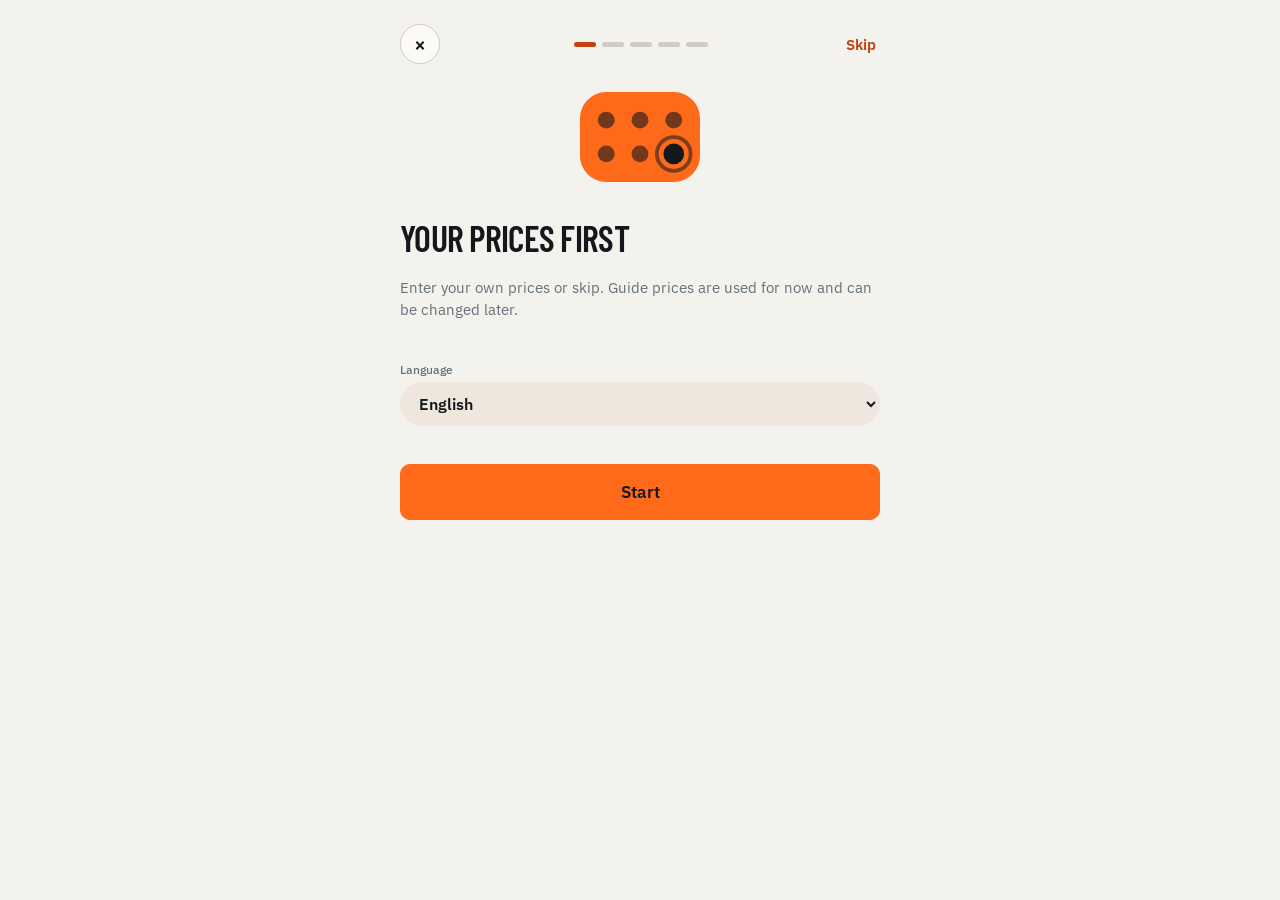
==== index.html @ 60cf91b1 "Sixtap: 6 taps and the price is ready" ====
<!doctype html>
<html lang="en">
<head>
<meta charset="utf-8">
<meta name="viewport" content="width=device-width, initial-scale=1, viewport-fit=cover">
<meta name="description" content="Sixtap: 6 taps and the price is ready. A phone-first estimator for kitchens, bathrooms and installation.">
<meta name="theme-color" content="#f3f2ec">
<title>Sixtap</title>
<link rel="stylesheet" href="https://fonts.googleapis.com/css2?family=Barlow+Condensed:wght@500;600;700&family=IBM+Plex+Mono:wght@500;600&family=IBM+Plex+Sans:wght@400;500;600&family=Jost:wght@400;500;600&family=Space+Grotesk:wght@500;700&family=Manrope:wght@400;500;600;700&display=swap">
<style>
/* Layout idea: a phone app. Home with category tiles and a bottom bar whose centre button starts a one-question-per-screen flow (big cards, big buttons, price at the end). Detail screens sit behind each tile. Two looks via data-look (eng light, night dark); no brand marks of other apps. */

:root { --logo-bg:#ff6a1a; --logo-ink:#14181d; }
:root, :root[data-look="eng"] {
  --bg:#f3f2ec; --card:#fbfaf6; --ink:#14181d; --muted:#667079; --line:#cfcdc3;
  --pri:#ff6a1a; --pri-ink:#14181d; --gold:#c2410c; --soft:#efe7de; --soft-ink:#14181d;
  --warn:#8a4310; --warn-bg:#f6e8dc;
  --banner:#14181d; --banner-ink:#ffffff; --cta:#ff6a1a; --on-cta:#14181d; --go-ink:#14181d; --deco:#ff6a1a;
  --edge:rgba(20,24,29,.28);
  --c-eco:#c9d3d6; --c-mid:#d9c9a6; --c-pro:#7d6a52; --wood:#a67c52; --glass:rgba(150,190,205,.38); --stone:#d6d0c4; --stone2:#3f4348; --splash:#b9c4c0; --wall:#e9e7df; --floor:#b7ad99; --counter:#6b7075; --plinth:#2b2e32; --handle:#d0d3d7;
  --rs:10px; --rb:18px; --rp:999px; --rc:50%; --shadow:none; --bw:1px; --f-num:"IBM Plex Mono",ui-monospace,monospace;
  --f-display:"Barlow Condensed","IBM Plex Sans",system-ui,sans-serif; --f-body:"IBM Plex Sans",system-ui,-apple-system,"Segoe UI",sans-serif;
  --dw:600; --dt:uppercase; --ds:1.12; color-scheme:light;
}
/* night = same shapes and type, only colours change */
:root[data-look="night"] {
  --bg:#0c0f12; --card:#161b21; --ink:#f1f3f5; --muted:#98a2ad; --line:#2d353f;
  --pri:#ff6a1a; --pri-ink:#14181d; --gold:#ff8a45; --soft:#232a32; --soft-ink:#ffb58a;
  --warn:#ffb27a; --warn-bg:#2f2218;
  --banner:#1a1f26; --banner-ink:#f1f3f5; --cta:#ff6a1a; --on-cta:#14181d; --go-ink:#14181d; --deco:#ff6a1a;
  --edge:rgba(241,243,245,.30);
  --c-eco:#5b7a78; --c-mid:#9c7a4e; --c-pro:#6d4f35; --wood:#8a5f3a; --glass:rgba(120,170,190,.30); --stone:#323b45; --stone2:#aab0b6; --splash:#3d4a4c; --wall:#1d2329; --floor:#4a4339; --counter:#8a9096; --plinth:#07090b; --handle:#c9ccd0;
  color-scheme:dark;
}
* { box-sizing: border-box; }
html, body, button, a, input, select, label { touch-action: manipulation; }
html { -webkit-text-size-adjust: 100%; overflow-x: hidden; }
body {
  background: var(--bg); color: var(--ink); font-family: var(--f-body); font-size: 16px; line-height: 1.45;
  padding-left: max(16px, env(safe-area-inset-left, 0px)); padding-right: max(16px, env(safe-area-inset-right, 0px));
  padding-block: 16px 120px; -webkit-tap-highlight-color: transparent;
}
body::before { content: ""; position: fixed; inset: 0 0 auto; height: env(safe-area-inset-top, 0px); z-index: 30; background: var(--bg); }
#app { max-width: 480px; margin: 0 auto; }
.view { display: flex; flex-direction: column; gap: 18px; min-width: 0; }
h1, h2, h3 { font-family: var(--f-display); font-weight: var(--dw); text-transform: var(--dt); margin: 0; letter-spacing: -.01em; }
h1 { font-size: calc(26px * var(--ds)); line-height: 1.15; font-weight: 700; }
h2 { font-size: 18px; font-weight: 600; }
label, .lab { display: block; font-size: 12px; color: var(--muted); margin-bottom: 4px; font-weight: 500; }
input[type="text"], input[type="tel"], select { width: 100%; min-width: 0; font: 600 16px var(--f-body); color: var(--ink); background: var(--card); border: var(--bw) solid var(--line); border-radius: var(--rs); padding: 10px 12px; font-variant-numeric: tabular-nums; }
input:disabled { opacity: .5; }
input:focus-visible, select:focus-visible, button:focus-visible, summary:focus-visible, a:focus-visible { outline: 2.5px solid var(--gold); outline-offset: 2px; }
button { font: 600 15px var(--f-body); cursor: pointer; border-radius: var(--rs); padding: 11px 16px; border: var(--bw) solid var(--line); background: var(--card); color: var(--ink); }
button:disabled { opacity: .4; cursor: default; }
button.pri { background: var(--pri); border-color: var(--pri); color: var(--pri-ink); }
button.link { border: 0; background: transparent; color: var(--gold); padding: 8px 4px; }
.icon { padding: 0; width: 36px; height: 38px; color: var(--muted); font-size: 18px; line-height: 1; border-radius: var(--rs); }
.card { background: var(--card); border-radius: var(--rb); padding: 16px; border: 1px solid var(--line); }
.hint { font-size: 13px; color: var(--muted); margin: 8px 0 0; }
.hint a { color: var(--gold); }
.warn { background: var(--warn-bg); color: var(--warn); border-radius: var(--rs); padding: 10px 12px; font-size: 14px; font-weight: 500; }
[hidden] { display: none !important; }

/* header of subpages */
.vh { display: flex; align-items: center; gap: 10px; }
.vh .back { width: 40px; height: 40px; padding: 0; border-radius: var(--rc); font-size: 20px; line-height: 1; flex: none; }
.vh h1 { font-size: 22px; }

/* home */
.brand { display: flex; justify-content: space-between; align-items: center; font: 700 12px var(--f-display); letter-spacing: .16em; color: var(--gold); text-transform: uppercase; }
.banner { background: var(--banner); color: var(--banner-ink); border-radius: var(--rb); padding: 20px; display: flex; flex-direction: column; gap: 6px; position: relative; overflow: hidden; }
.banner h2 { font-size: calc(24px * var(--ds)); line-height: 1.15; max-width: 14ch; }
.banner p { margin: 0 0 8px; font-size: 14px; opacity: .85; max-width: 26ch; }
.banner .cta { align-self: flex-start; background: var(--cta); color: var(--on-cta); border: 0; font-weight: 700; padding: 12px 20px; border-radius: var(--rp); }
.banner svg.deco { position: absolute; right: -14px; bottom: -18px; width: 150px; height: 150px; color: var(--deco); opacity: .16; }
.last { font-size: 13px; opacity: .85; margin-top: 8px; }
.tiles { display: grid; grid-template-columns: repeat(2, minmax(0, 1fr)); gap: 12px; }
.tile { display: flex; flex-direction: column; align-items: flex-start; gap: 12px; text-align: left; background: var(--card); border: 1px solid var(--line); border-radius: var(--rb); padding: 14px; min-height: 132px; }
.tile .ic { width: 56px; height: 56px; border-radius: var(--rc); background: var(--soft); color: var(--soft-ink); display: grid; place-items: center; }
.tile .ic svg { width: 32px; height: 32px; }
.tile b { font: 600 16px var(--f-display); }
.tile small { color: var(--muted); font-size: 12px; font-weight: 500; margin-top: -8px; }
.tile.soon { border-style: dashed; background: transparent; color: var(--muted); }
.tile.soon .ic { background: transparent; border: 1.5px dashed var(--line); }

/* tab bar */
.tabs { position: fixed; left: 0; right: 0; bottom: 0; z-index: 20; background: var(--card); border-top: 1px solid var(--line); padding: 8px max(16px, env(safe-area-inset-right, 0px)) calc(8px + env(safe-area-inset-bottom, 0px)) max(16px, env(safe-area-inset-left, 0px)); }
.tabs .in { max-width: 480px; margin: 0 auto; display: grid; grid-template-columns: 1fr 84px 1fr; align-items: end; }
.tabs .tb { border: 0; background: transparent; display: flex; flex-direction: column; align-items: center; gap: 2px; font-size: 12px; font-weight: 600; color: var(--muted); padding: 6px 0; }
.tabs .tb svg { width: 26px; height: 26px; }
.tabs .tb[aria-current="page"] { color: var(--ink); }
.tabs .go { width: 60px; height: 60px; margin: -16px auto 0; border-radius: var(--rc); padding: 0; background: var(--pri); border: 4px solid var(--card); color: var(--go-ink); display: grid; place-items: center; box-shadow: var(--shadow); }
.tabs .go svg { width: 32px; height: 32px; }
.tabs .gl { grid-column: 2; text-align: center; font-size: 12px; font-weight: 600; color: var(--muted); margin-top: 2px; }

/* quick flow */
.qtop { display: flex; align-items: center; justify-content: space-between; gap: 12px; }
.qtop .back, .qtop .close { width: 40px; height: 40px; padding: 0; border-radius: var(--rc); font-size: 20px; line-height: 1; }
.dots { display: flex; gap: 6px; }
.dots i { width: 22px; height: 5px; border-radius: 3px; background: var(--line); }
.dots i.on { background: var(--gold); }
.qh { font: var(--dw) calc(32px * var(--ds))/1.1 var(--f-display); text-transform: var(--dt); letter-spacing: -.02em; margin: 12px 0 2px; }
.qs { color: var(--muted); font-size: 15px; margin: 0; }
.car { display: flex; gap: 12px; overflow-x: auto; scroll-snap-type: x mandatory; margin: 18px -16px 0; padding: 4px 16px 14px; scrollbar-width: none; }
.car::-webkit-scrollbar { display: none; }
.sc { flex: 0 0 74%; scroll-snap-align: center; text-align: left; border-radius: var(--rb); padding: 22px 20px; min-height: 210px; display: flex; flex-direction: column; justify-content: space-between; border: calc(var(--bw) + .5px) solid var(--line); background: var(--card); }
.sc[aria-pressed="true"] { border-color: var(--gold); }
.sc .sw { width: 54px; height: 54px; border-radius: var(--rc); border: 1px solid rgba(0,0,0,.2); }
.sc b { font: 700 28px var(--f-display); display: block; }
.sc span.pp { color: var(--muted); font-size: 14px; font-weight: 500; }
.big2 { display: grid; grid-template-columns: 1fr 1fr; gap: 12px; margin-top: 22px; }
.bb { border-radius: var(--rb); min-height: 150px; font: 700 24px var(--f-display); display: flex; flex-direction: column; align-items: center; justify-content: center; gap: 6px; padding: 14px; border: calc(var(--bw) + .5px) solid var(--line); }
.bb small { font: 500 13px var(--f-body); color: var(--muted); }
.bb[aria-pressed="true"] { border-color: var(--gold); }
.bb.yes { background: var(--pri); color: var(--pri-ink); border-color: var(--pri); }
.big4 { display: grid; grid-template-columns: repeat(4, 1fr); gap: 10px; margin-top: 22px; }
.big4 .bb { min-height: 110px; font-size: 30px; }
.lenbox { display: flex; align-items: center; justify-content: space-between; gap: 10px; margin-top: 14px; }
.round { width: 72px; height: 72px; border-radius: var(--rc); padding: 0; font: 600 32px var(--f-body); line-height: 1; }
.lenv { text-align: center; font: var(--dw) calc(44px * var(--ds)) var(--f-display); letter-spacing: -.02em; }
.lenv small { display: block; font: 500 13px var(--f-body); color: var(--muted); letter-spacing: 0; }
.chips { display: flex; gap: 8px; justify-content: center; margin: 14px 0; flex-wrap: wrap; }
.chips button { border-radius: var(--rp); padding: 8px 14px; }
.chips button[aria-pressed="true"] { background: var(--soft); border-color: var(--gold); }
.next { width: 100%; padding: 16px; font-size: 17px; border-radius: var(--rs); margin-top: 6px; }
.res { text-align: center; padding: 22px 16px; }
.res .tt { font: var(--dw) calc(48px * var(--ds))/1.05 var(--f-display); letter-spacing: -.02em; margin: 6px 0; }
.res .rg { color: var(--muted); font-weight: 600; }
.res .lbl { font-size: 13px; color: var(--muted); font-weight: 600; letter-spacing: .08em; text-transform: uppercase; }
.rl { display: flex; justify-content: space-between; gap: 12px; padding: 12px 0; border-bottom: 1px solid var(--line); font-weight: 500; }
.rl:last-child { border-bottom: 0; }
.rl .v { font-weight: 700; white-space: nowrap; }
.rl .v.off { color: var(--muted); font-weight: 500; }
.rl-wrap { text-align: left; margin-top: 12px; }
.rrow { display: grid; grid-template-columns: 1fr 1fr; gap: 10px; margin-top: 14px; }

/* kitchen detail */
.bar { position: sticky; top: env(safe-area-inset-top, 0px); z-index: 10; display: flex; align-items: center; justify-content: space-between; gap: 10px; background: var(--card); border: 1px solid var(--line); border-radius: var(--rb); padding: 8px 8px 8px 16px; box-shadow: var(--shadow); }
.tot .k { display: block; font-size: 11px; letter-spacing: .08em; text-transform: uppercase; color: var(--muted); font-weight: 600; }
.tot .v { display: block; font: 700 26px/1.05 var(--f-display); white-space: nowrap; }
.tot .r { display: block; font-size: 11px; color: var(--muted); white-space: nowrap; font-weight: 500; }
.seg { display: flex; background: var(--soft); border-radius: var(--rs); padding: 3px; flex: none; }
.seg button { border: 0; background: transparent; border-radius: var(--rs); padding: 9px 9px; font-size: 12px; color: var(--soft-ink); }
.seg button[aria-pressed="true"] { background: var(--pri); color: var(--pri-ink); }
.pic { background: var(--card); border: 1px solid var(--line); border-radius: var(--rb); padding: 10px 10px 2px; overflow: hidden; }
.pic svg { display: block; width: 100%; height: auto; max-width: 100%; }
.pic .empty { padding: 36px 10px; text-align: center; color: var(--muted); font-size: 14px; }
.row { display: grid; grid-template-columns: minmax(0, 1fr) auto; gap: 2px 12px; align-items: center; padding: 10px 0; border-bottom: 1px solid var(--line); }
.row .nm { font-weight: 600; }
.row .sub { grid-column: 1; font-size: 12px; color: var(--muted); font-weight: 500; }
.stp { grid-column: 2; grid-row: 1 / span 2; display: grid; grid-template-columns: 40px 78px 40px; gap: 6px; align-items: center; }
.stp button { height: 40px; padding: 0; font-size: 20px; border-radius: var(--rs); }
.stp input { text-align: center; height: 40px; padding: 4px; }
.same { display: flex; gap: 10px; align-items: center; font-size: 14px; padding: 12px 0 0; margin: 0; color: var(--ink); font-weight: 500; }
input[type="checkbox"] { width: 20px; height: 20px; margin: 0; accent-color: var(--gold); flex: none; }
.grp { font-size: 11px; letter-spacing: .1em; text-transform: uppercase; color: var(--muted); font-weight: 700; margin: 14px 0 2px; }
.ln { padding: 9px 0; border-bottom: 1px solid var(--line); }
.ln-top { display: grid; grid-template-columns: 22px minmax(0, 1fr) auto 36px; gap: 10px; align-items: center; }
.ln-top.nocb { grid-template-columns: minmax(0, 1fr) auto 36px; }
.ln-top .nm { font: 600 15px var(--f-body); border: 0; background: transparent; padding: 4px 0; border-radius: 6px; }
.ln-top .nm:focus { background: var(--card); padding: 4px 8px; }
.ln-top .amt { font-weight: 700; white-space: nowrap; text-align: right; }
.ln-top .amt.off { color: var(--muted); font-weight: 500; }
.ln-sub { display: flex; align-items: center; gap: 6px; margin: 4px 0 0 32px; font-size: 12px; color: var(--muted); flex-wrap: wrap; font-weight: 500; }
.nocbs .ln-sub { margin-left: 0; }
.ln-sub input { width: 74px; padding: 5px 8px; font-size: 14px; border-radius: var(--rs); }
.ln.off .nm, .ln.off .amt { opacity: .5; }
.tl { display: flex; flex-direction: column; gap: 8px; }
.tl .line { display: flex; justify-content: space-between; align-items: baseline; gap: 12px; font-weight: 500; }
.tl .val { font-weight: 700; }
.tl .big { border-top: 2px solid var(--ink); padding-top: 10px; font: 700 20px var(--f-display); }
.tl .big .val { font-size: 26px; }
.fields3 { display: grid; grid-template-columns: repeat(3, minmax(0, 1fr)); gap: 10px; }
.pt { display: grid; grid-template-columns: 62px repeat(3, minmax(0, 1fr)); gap: 8px; align-items: center; }
.pt .h { font-size: 11px; letter-spacing: .06em; text-transform: uppercase; color: var(--muted); font-weight: 700; }
.pt input { padding: 9px 6px; font-size: 15px; text-align: right; }
.chip { display: inline-block; font: 700 10px var(--f-body); letter-spacing: .06em; text-transform: uppercase; color: var(--warn); background: var(--warn-bg); padding: 2px 8px; border-radius: var(--rp); margin-left: 6px; vertical-align: middle; }
.past { display: grid; grid-template-columns: minmax(0, 1fr) 58px 76px 66px 36px; gap: 6px; align-items: center; padding: 5px 0; }
.past input { padding: 8px 6px; font-size: 14px; }
.past .pm { font-size: 12px; color: var(--muted); text-align: right; font-weight: 500; }
.status { min-height: 1.3em; font-size: 12px; color: var(--muted); }
.sec { display: flex; flex-direction: column; gap: 10px; }

.ctl { display: grid; grid-template-columns: repeat(2, minmax(0, 1fr)); gap: 10px; align-items: end; }
.looks { display: flex; gap: 3px; background: var(--soft); padding: 3px; border-radius: var(--rp); width: 100%; height: 44px; }
.looks button { flex: 1; min-width: 0; height: 100%; border: 0; background: transparent; color: var(--soft-ink); border-radius: var(--rp); padding: 0 8px; font-size: 14px; font-weight: 600; text-transform: none; letter-spacing: 0; }
.looks button[aria-pressed="true"] { background: var(--pri); color: var(--pri-ink); }
.brand .looks { font-family: var(--f-body); }
.brand { text-transform: none; letter-spacing: 0; }
.wm { display: flex; align-items: center; gap: 12px; color: var(--ink); }
.wm span { font: var(--dw) 26px/1 var(--f-display); letter-spacing: -.01em; text-transform: var(--dt); }
.wm svg { flex: none; display: block; }
/* iOS zooms the page when a field under 16px gets focus, so every field is at least 16px */
input, select, textarea { font-size: 16px !important; }
.langsel { width: 100%; min-width: 0; height: 44px; border-radius: var(--rp); background: var(--soft); color: var(--soft-ink); border-color: transparent; padding: 0 14px; font-weight: 600; }

/* blueprint look: mono figures, graph-paper banner, title block */
.res .tt, .lenv, .tot .v, .rl .v, .tl .val, .ln-top .amt, .pt input, .stp input, .past .pm { font-family: var(--f-num); }
.res .tt { letter-spacing: -.04em; font-weight: 600; }
.lenv { font-weight: 600; letter-spacing: -.04em; }
.banner { background-image: linear-gradient(rgba(255,255,255,.07) 1px, transparent 1px), linear-gradient(90deg, rgba(255,255,255,.07) 1px, transparent 1px); background-size: 20px 20px; background-position: -1px -1px; }
.card, .tile, .pic { border-color: var(--edge); }
.tile .ic, .sc .sw { border: 1px solid var(--ink); background: transparent; }
.tabs .go { border-width: 3px; }
.tblk { border-radius: 10px; overflow: hidden; display: grid; grid-template-columns: 1.15fr 1.05fr 1fr; margin-top: 16px; border: 1px solid var(--ink); text-align: left; }
.tblk > div { padding: 6px 9px; min-width: 0; border-left: 1px solid var(--ink); }
.tblk > div:first-child { border-left: 0; display: flex; align-items: center; }
.tblk .k { display: block; font: 500 9px var(--f-num); letter-spacing: .08em; text-transform: uppercase; color: var(--muted); }
.tblk .v { display: block; font: 600 13px var(--f-num); color: var(--ink); white-space: nowrap; overflow: hidden; text-overflow: ellipsis; }
.tblk .wm span { font-size: 15px; }
.res .tt, .tot .v { word-spacing: -.3em; }
.tot .v { font-size: 22px; }
.seg { min-width: 0; }
.seg button { padding: 9px 5px; font-size: 11px; letter-spacing: 0; white-space: nowrap; }
.tot { min-width: 0; flex: 0 1 auto; }
:root[data-look="night"] .banner { border: 1px solid var(--line); }
:root[data-look="night"] .banner svg.deco { opacity: .12; }
</style>

</head>
<body>
<div id="app">
  <section class="view" id="v-home"></section>
  <section class="view" id="v-quick" hidden></section>
  <section class="view" id="v-setup" hidden></section>
  <section class="view" id="v-bq" hidden></section>
  <section class="view" id="v-mq" hidden></section>
  <section class="view" id="v-kitchen" hidden></section>
  <section class="view" id="v-bath" hidden></section>
  <section class="view" id="v-mount" hidden></section>
  <section class="view" id="v-prices" hidden></section>
</div>
<nav class="tabs" id="tabs" aria-label="Разделы"></nav>

<script>
(function () {
  var SEGS = [['eco', 'Базовый'], ['mid', 'Стандарт'], ['pro', 'Расширенный']];
  var ROUTES = ['home', 'setup', 'quick', 'bq', 'mq', 'kitchen', 'bath', 'mount', 'prices'];
  var STORE = 'quick-price-v1';
  var LOOKS = [['eng','Чертёж'],['night','Ночь']];
  var uidn = 0;
  var LANG = 'ru', LI = { uk: 0, en: 1, pt: 2 };
  var I18N = {"Режим съёмки": ["Режим зйомки", "Recording mode", "Modo de gravação"], "Чистое приложение с первого экрана. Твои данные не трогаются: после обновления страницы они вернутся.": ["Чистий застосунок з першого екрана. Твої дані не змінюються: після оновлення сторінки вони повернуться.", "A clean app from the first screen. Your data is untouched: it comes back when you reload the page.", "Aplicação limpa desde o primeiro ecrã. Os teus dados não são alterados: voltam ao recarregar a página."], " · цена не задана": [" · ціна не задана", " · price not set", " · preço por definir"], " Расчёт: ": [" Розрахунок: ", " Estimate: ", " Cálculo: "], " Ремонт по м²: ": [" Ремонт по м²: ", " Per m²: ", " Por m²: "], " за ": [" за ", " per ", " por "], " за м.п.": [" за м.п.", " per lm", " por ml"], " за м² пола": [" за м² підлоги", " per m² of floor", " por m² de piso"], " за метр": [" за метр", " per metre", " por metro"], " за метр нижнего ряда.": [" за метр нижнього ряду.", " per metre of base row.", " por metro da linha inferior."], " м": [" м", " m", " m"], " м · ": [" м · ", " m · ", " m · "], " м, ": [" м, ", " m, ", " m, "], " м, верх ": [" м, верх ", " m, wall units ", " m, módulos altos "], " м, пеналы ": [" м, пенали ", " m, tall units ", " m, colunas "], " м.п. × ": [" м.п. × ", " lm × ", " ml × "], " м²": [" м²", " m²", " m²"], " м², потолок ": [" м², стеля ", " m², ceiling ", " m², teto "], " м², стены ": [" м², стіни ", " m², walls ", " m², paredes "], " м².": [" м².", " m².", " m²."], " минус 0,1 м": [" мінус 0,1 м", " minus 0.1 m", " menos 0,1 m"], " на ": [" на ", " by ", " por "], " плюс 0,1 м": [" плюс 0,1 м", " plus 0.1 m", " mais 0,1 m"], " поз.": [" поз.", " items", " itens"], " шт": [" шт", " pcs", " un."], "+ Кухня": ["+ Кухня", "+ Kitchen", "+ Cozinha"], "+ Позиция": ["+ Позиція", "+ Item", "+ Item"], ", допы: ": [", додатково: ", ", extras: ", ", extras: "], ", м.п.": [", м.п.", ", lm", ", ml"], ", разница ": [", різниця ", ", difference ", ", diferença "], ", € за м.п.": [", € за м.п.", ", € per lm", ", € por ml"], ", € за м² пола": [", € за м² підлоги", ", € per m² of floor", ", € por m² de piso"], ". Впиши в «Подробнее».": [". Впиши в «Докладніше».", ". Enter it in “Details”.", ". Preenche em «Detalhes»."], ". Впиши в разделе «Цены».": [". Впиши в розділі «Ціни».", ". Enter it in the “Prices” section.", ". Preenche na secção «Preços»."], "/м": ["/м", "/m", "/m"], ": минус 0,6 м": [": мінус 0,6 м", ": minus 0.6 m", ": menos 0,6 m"], ": плюс 0,6 м": [": плюс 0,6 м", ": plus 0.6 m", ": mais 0,6 m"], "Без названия": ["Без назви", "Untitled", "Sem nome"], "Без пеналов": ["Без пеналів", "No tall units", "Sem colunas"], "Биде": ["Біде", "Bidet", "Bidé"], "Бойлер": ["Бойлер", "Water heater", "Termoacumulador"], "Больше": ["Більше", "More", "Mais"], "Меньше": ["Менше", "Less", "Menos"], "Быстрая цена": ["Швидка ціна", "Quick price", "Preço rápido"], "Быстро": ["Швидко", "Quick", "Rápido"], "Базовый": ["Базовий", "Basic", "Base"], "Стандарт": ["Стандарт", "Standard", "Standard"], "Расширенный": ["Розширений", "Extended", "Avançado"], "базовый": ["базовий", "basic", "base"], "стандарт": ["стандарт", "standard", "standard"], "расширенный": ["розширений", "extended", "avançado"], "В базе стоят ориентиры на два яруса: 600, 800 и 1 250 € за метр, разделённые пополам между низом и верхом. Пенал равен сумме двух ярусов.": ["У базі стоять орієнтири на два яруси: 600, 800 та 1 250 € за метр, розділені навпіл між низом і верхом. Пенал дорівнює сумі двох ярусів.", "The defaults are guide prices for two tiers: 600, 800 and 1,250 € per metre, split in half between base and wall units. A tall unit equals the sum of two tiers.", "Os valores base são referências para dois níveis: 600, 800 e 1 250 € por metro, divididos entre módulos baixos e altos. Uma coluna vale a soma dos dois níveis."], "Ванна": ["Ванна", "Bathtub", "Banheira"], "Ванна ": ["Ванна ", "Bathroom ", "Casa de banho "], "Ванная": ["Ванна кімната", "Bathroom", "Casa de banho"], "Ванная ": ["Ванна кімната ", "Bathroom ", "Casa de banho "], "Ванная, ": ["Ванна кімната, ", "Bathroom, ", "Casa de banho, "], "Ванная, € за м² пола": ["Ванна кімната, € за м² підлоги", "Bathroom, € per m² of floor", "Casa de banho, € por m² de piso"], "Ванная: Habitissimo, обновлено 10.06.2026, 200–400 €/м² (средняя 300). По Лиссабону вся работа 700–2 500 €. Что входит в цену, на странице не сказано. <a href=\"https://www.habitissimo.pt/orcamentos/remodelar-casa-de-banho\" target=\"_blank\" rel=\"noopener\">Источник</a>.": ["Ванна кімната: Habitissimo, оновлено 10.06.2026, 200–400 €/м² (середня 300). По Лісабону вся робота 700–2 500 €. Що входить у ціну, на сторінці не сказано. <a href=\"https://www.habitissimo.pt/orcamentos/remodelar-casa-de-banho\" target=\"_blank\" rel=\"noopener\">Джерело</a>.", "Bathroom: Habitissimo, updated 10.06.2026, 200–400 €/m² (average 300). In Lisbon the whole job is 700–2,500 €. The page does not say what is included. <a href=\"https://www.habitissimo.pt/orcamentos/remodelar-casa-de-banho\" target=\"_blank\" rel=\"noopener\">Source</a>.", "Casa de banho: Habitissimo, atualizado a 10.06.2026, 200–400 €/m² (média 300). Em Lisboa a obra toda custa 700–2 500 €. A página não diz o que está incluído. <a href=\"https://www.habitissimo.pt/orcamentos/remodelar-casa-de-banho\" target=\"_blank\" rel=\"noopener\">Fonte</a>."], "Habitissimo, обновлено 10.06.2026, оценки по заявкам пользователей: прямая кухня 3,7 м около 3 000 € (≈810 €/м), 8 м термоламинат около 6 000 € (≈750 €/м), 10 м меламин около 6 000 € (≈600 €/м), 4 м МДФ лак 5 000 € (≈1 250 €/м). Состав цены на странице не указан. <a href=\"https://www.habitissimo.pt/orcamentos/fazer-cozinha-por-medida\" target=\"_blank\" rel=\"noopener\">Источник</a>.": ["Habitissimo, оновлено 10.06.2026, оцінки за заявками користувачів: пряма кухня 3,7 м близько 3 000 € (≈810 €/м), 8 м термоламінат близько 6 000 € (≈750 €/м), 10 м меламін близько 6 000 € (≈600 €/м), 4 м МДФ лак 5 000 € (≈1 250 €/м). Склад ціни на сторінці не вказано. <a href=\"https://www.habitissimo.pt/orcamentos/fazer-cozinha-por-medida\" target=\"_blank\" rel=\"noopener\">Джерело</a>.", "Habitissimo, updated 10.06.2026, estimates from user requests: straight kitchen 3.7 m about 3,000 € (≈810 €/m), 8 m thermolaminate about 6,000 € (≈750 €/m), 10 m melamine about 6,000 € (≈600 €/m), 4 m lacquered MDF 5,000 € (≈1,250 €/m). The page does not say what the price includes. <a href=\"https://www.habitissimo.pt/orcamentos/fazer-cozinha-por-medida\" target=\"_blank\" rel=\"noopener\">Source</a>.", "Habitissimo, atualizado a 10.06.2026, estimativas de pedidos de utilizadores: cozinha reta 3,7 m cerca de 3 000 € (≈810 €/m), 8 m termolaminado cerca de 6 000 € (≈750 €/m), 10 m melamina cerca de 6 000 € (≈600 €/m), 4 m MDF lacado 5 000 € (≈1 250 €/m). A página não indica o que o preço inclui. <a href=\"https://www.habitissimo.pt/orcamentos/fazer-cozinha-por-medida\" target=\"_blank\" rel=\"noopener\">Fonte</a>."], "Для сравнения монтаж по Zaask: 39–69 €/мл для кухонь IKEA, год на странице не указан. <a href=\"https://www.zaask.pt/quanto-custa/instalar-cozinhas-ikea\" target=\"_blank\" rel=\"noopener\">Источник</a>.": ["Для порівняння монтаж за Zaask: 39–69 €/мл для кухонь IKEA, рік на сторінці не вказано. <a href=\"https://www.zaask.pt/quanto-custa/instalar-cozinhas-ikea\" target=\"_blank\" rel=\"noopener\">Джерело</a>.", "For comparison, installation per Zaask: 39–69 €/lm for IKEA kitchens, the page gives no year. <a href=\"https://www.zaask.pt/quanto-custa/instalar-cozinhas-ikea\" target=\"_blank\" rel=\"noopener\">Source</a>.", "Para comparar, montagem segundo a Zaask: 39–69 €/ml para cozinhas IKEA, a página não indica o ano. <a href=\"https://www.zaask.pt/quanto-custa/instalar-cozinhas-ikea\" target=\"_blank\" rel=\"noopener\">Fonte</a>."], "Варочная панель (врезка)": ["Варильна поверхня (врізка)", "Hob (cut-in)", "Placa (corte)"], "Введи длину, и здесь появится кухня.": ["Введи довжину, і тут з’явиться кухня.", "Enter the length and the kitchen will appear here.", "Introduz o comprimento e a cozinha aparece aqui."], "Введи размеры.": ["Введи розміри.", "Enter the size.", "Introduz as medidas."], "Ввести вручную": ["Ввести вручну", "Enter manually", "Introduzir manualmente"], "Ввести длину вручную": ["Ввести довжину вручну", "Enter length manually", "Introduzir comprimento manualmente"], "Ввести размеры вручную": ["Ввести розміри вручну", "Enter size manually", "Introduzir medidas manualmente"], "Верх": ["Верх", "Wall", "Alto"], "Верх такой же, как низ": ["Верх такий самий, як низ", "Wall units same as base", "Módulos altos iguais aos baixos"], "Верхние шкафы?": ["Верхні шафи?", "Wall units?", "Módulos altos?"], "Верхний ряд": ["Верхній ряд", "Wall row", "Linha superior"], "Вид": ["Вигляд", "Look", "Aspeto"], "Вид приложения": ["Вигляд застосунку", "App look", "Aspeto da aplicação"], "Вилка": ["Вилка", "Range", "Intervalo"], "Вилка ±, %": ["Вилка ±, %", "Range ±, %", "Intervalo ±, %"], "Включить: ": ["Увімкнути: ", "Include: ", "Incluir: "], "Впиши количество у нужных позиций. Цены общие с кухней.": ["Впиши кількість у потрібних позицій. Ціни спільні з кухнею.", "Enter quantities for the items you need. Prices are shared with the kitchen.", "Indica as quantidades dos itens necessários. Os preços são os mesmos da cozinha."], "Все цены пустые. Впиши свои, работы допиши строкой «Работы».": ["Усі ціни порожні. Впиши свої, роботи допиши рядком «Роботи».", "All prices are empty. Enter your own and add labour as a “Labour” line.", "Todos os preços estão vazios. Preenche os teus e acrescenta a mão de obra numa linha «Trabalhos»."], "Высота, м": ["Висота, м", "Height, m", "Altura, m"], "Вытяжка": ["Витяжка", "Extractor hood", "Exaustor"], "Главная": ["Головна", "Home", "Início"], "Глубина столешницы, м": ["Глибина стільниці, м", "Worktop depth, m", "Profundidade da bancada, m"], "Да": ["Так", "Yes", "Sim"], "Дальше": ["Далі", "Next", "Seguinte"], "Демонтаж старой кухни": ["Демонтаж старої кухні", "Old kitchen removal", "Remoção da cozinha antiga"], "Длина и ширина комнаты, шаг 0,1 м.": ["Довжина і ширина кімнати, крок 0,1 м.", "Room length and width, step 0.1 m.", "Comprimento e largura da divisão, passo de 0,1 m."], "Длина нижнего ряда и цена без монтажа. Покажу цену за метр и сравню с расчётом.": ["Довжина нижнього ряду і ціна без монтажу. Покажу ціну за метр і порівняю з розрахунком.", "Base row length and price without installation. I will show the price per metre and compare it with the estimate.", "Comprimento da linha inferior e preço sem montagem. Mostro o preço por metro e comparo com o cálculo."], "Длина нижнего ряда, м": ["Довжина нижнього ряду, м", "Base row length, m", "Comprimento da linha inferior, m"], "Длина, м": ["Довжина, м", "Length, m", "Comprimento, m"], "Допы": ["Додатково", "Extras", "Extras"], "Доставка": ["Доставка", "Delivery", "Entrega"], "Доставка и подъём": ["Доставка та підйом", "Delivery and lifting", "Transporte e entrega"], "Душ": ["Душ", "Shower", "Duche"], "Закрыть": ["Закрити", "Close", "Fechar"], "Заново": ["Заново", "Restart", "Recomeçar"], "Иванов, Эштуриль": ["Іванов, Ештуріл", "Smith, Estoril", "Silva, Estoril"], "Изготовление кухни, € за м.п.": ["Виготовлення кухні, € за м.п.", "Kitchen manufacture, € per lm", "Fabrico da cozinha, € por ml"], "Изделие и монтаж.": ["Виріб і монтаж.", "The worktop and its installation.", "A bancada e a montagem."], "Изменить имя и телефон": ["Змінити ім’я і телефон", "Edit name and phone", "Alterar nome e telefone"], "Итог": ["Підсумок", "Summary", "Resumo"], "Итого": ["Разом", "Total", "Total"], "Какая ванная?": ["Яка ванна кімната?", "Which bathroom?", "Que casa de banho?"], "Какая кухня?": ["Яка кухня?", "Which kitchen?", "Que cozinha?"], "Какой размер?": ["Який розмір?", "What size?", "Que tamanho?"], "Клиент или адрес": ["Клієнт або адреса", "Client or address", "Cliente ou morada"], "Клиенту": ["Клієнту", "To the client", "Para o cliente"], "Количество, ": ["Кількість, ", "Quantity, ", "Quantidade, "], "Количество: ": ["Кількість: ", "Quantity: ", "Quantidade: "], "Копировать": ["Копіювати", "Copy", "Copiar"], "Кухня": ["Кухня", "Kitchen", "Cozinha"], "Кухня ": ["Кухня ", "Kitchen ", "Cozinha "], "Кухня за метр нижнего ряда": ["Кухня за метр нижнього ряду", "Kitchen per metre of base row", "Cozinha por metro da linha inferior"], "Листай и нажми на нужную.": ["Гортай і натисни на потрібну.", "Swipe and tap the one you need.", "Desliza e toca na que precisas."], "Минус 0,6 м": ["Мінус 0,6 м", "Minus 0.6 m", "Menos 0,6 m"], "Минус дверь и окно, м²": ["Мінус двері та вікно, м²", "Minus door and window, m²", "Menos porta e janela, m²"], "Мойка и смеситель": ["Мийка та змішувач", "Sink and tap", "Lava-loiça e torneira"], "Монтаж": ["Монтаж", "Installation", "Montagem"], "Монтаж · ": ["Монтаж · ", "Installation · ", "Montagem · "], "Монтаж верхнего яруса": ["Монтаж верхнього ярусу", "Wall units installation", "Montagem módulos altos"], "Монтаж и допы": ["Монтаж і додатково", "Installation and extras", "Montagem e extras"], "Монтаж нижнего яруса": ["Монтаж нижнього ярусу", "Base units installation", "Montagem módulos baixos"], "Монтаж пеналов": ["Монтаж пеналів", "Tall units installation", "Montagem colunas"], "Монтаж сантехники": ["Монтаж сантехніки", "Sanitaryware installation", "Montagem de sanitários"], "Монтаж столешницы": ["Монтаж стільниці", "Worktop installation", "Montagem bancada"], "Монтаж?": ["Монтаж?", "Installation?", "Montagem?"], "Нажимай на нужное, можно несколько.": ["Натискай на потрібне, можна кілька.", "Tap what you need, several are fine.", "Toca no que precisas, podes escolher vários."], "Назад": ["Назад", "Back", "Voltar"], "Название": ["Назва", "Name", "Nome"], "Название кухни": ["Назва кухні", "Kitchen name", "Nome da cozinha"], "Название позиции": ["Назва позиції", "Item name", "Nome do item"], "Начать": ["Почати", "Start", "Começar"], "Не нужен": ["Не потрібен", "Not needed", "Não preciso"], "Не нужна": ["Не потрібна", "Not needed", "Não preciso"], "Не удалось скопировать.": ["Не вдалося скопіювати.", "Could not copy.", "Não foi possível copiar."], "Не удалось сохранить на сервере. Данные остаются в этом браузере.": ["Не вдалося зберегти на сервері. Дані залишаються в цьому браузері.", "Could not save to the server. The data stays in this browser.", "Não foi possível guardar no servidor. Os dados ficam neste navegador."], "Нет": ["Ні", "No", "Não"], "Нет цены изготовления: ": ["Немає ціни виготовлення: ", "No manufacturing price: ", "Sem preço de fabrico: "], "Нет цены: ": ["Немає ціни: ", "No price: ", "Sem preço: "], "Нижний и верхний ярус, пеналы.": ["Нижній і верхній ярус, пенали.", "Base and wall units, tall units.", "Módulos baixos e altos, colunas."], "Нижний ряд": ["Нижній ряд", "Base row", "Linha inferior"], "Нижний ряд, м": ["Нижній ряд, м", "Base row, m", "Linha inferior, m"], "Нижний ряд. Шаг 0,6 м, как модуль.": ["Нижній ряд. Крок 0,6 м, як модуль.", "Base row. Step 0.6 m, like a module.", "Linha inferior. Passo de 0,6 m, como um módulo."], "Низ": ["Низ", "Base", "Baixo"], "Новая": ["Нова", "New", "Nova"], "Номера нет: в WhatsApp выбери контакт.": ["Номера немає: у WhatsApp обери контакт.", "No number: pick a contact in WhatsApp.", "Sem número: escolhe um contacto no WhatsApp."], "Ночь": ["Ніч", "Night", "Noite"], "Нужен": ["Потрібен", "Needed", "Preciso"], "Нужна": ["Потрібна", "Needed", "Preciso"], "ОК": ["ОК", "OK", "OK"], "Отвечай на вопросы, остальное посчитается само.": ["Відповідай на питання, решта порахується сама.", "Answer a few questions, the rest is calculated for you.", "Responde às perguntas, o resto é calculado."], "Откуда ориентиры": ["Звідки орієнтири", "Where the guide prices come from", "De onde vêm as referências"], "Отмена": ["Скасувати", "Cancel", "Cancelar"], "Пенал": ["Пенал", "Tall unit", "Coluna"], "Пеналы": ["Пенали", "Tall units", "Colunas"], "Пеналы?": ["Пенали?", "Tall units?", "Colunas?"], "План ванной ": ["План ванної ", "Bathroom plan ", "Planta da casa de banho "], "Плитка": ["Плитка", "Tiles", "Azulejos"], "Плитка, пол": ["Плитка, підлога", "Tiles, floor", "Azulejos, piso"], "Плитка, стены": ["Плитка, стіни", "Tiles, walls", "Azulejos, paredes"], "Площадь пола": ["Площа підлоги", "Floor area", "Área do piso"], "Плюс 0,6 м": ["Плюс 0,6 м", "Plus 0.6 m", "Mais 0,6 m"], "Подробнее": ["Докладніше", "Details", "Detalhes"], "Подсветка LED": ["Підсвітка LED", "LED lighting", "Iluminação LED"], "Позиции": ["Позиції", "Items", "Itens"], "Позиция": ["Позиція", "Item", "Item"], "Показать цену": ["Показати ціну", "Show price", "Ver preço"], "Пол ": ["Підлога ", "Floor ", "Piso "], "Потолок": ["Стеля", "Ceiling", "Teto"], "Работы": ["Роботи", "Labour", "Trabalhos"], "Размер": ["Розмір", "Size", "Tamanho"], "Раковина": ["Раковина", "Sink", "Lavatório"], "Ремонт": ["Ремонт", "Renovation", "Remodelação"], "Ремонт по м²": ["Ремонт за м²", "Renovation per m²", "Remodelação por m²"], "Сантехника": ["Сантехніка", "Sanitaryware", "Sanitários"], "Сверка с моими кухнями": ["Звірка з моїми кухнями", "Check against my kitchens", "Comparação com as minhas cozinhas"], "Сегмент": ["Сегмент", "Tier", "Gama"], "Сейчас в расчёте: кухня ": ["Зараз у розрахунку: кухня ", "Currently in the estimate: kitchen ", "Neste momento no cálculo: cozinha "], "Сервер недоступен. Данные сохраняются только в этом браузере.": ["Сервер недоступний. Дані зберігаються лише в цьому браузері.", "Server unavailable. The data is saved only in this browser.", "Servidor indisponível. Os dados ficam guardados só neste navegador."], "Сколько метров?": ["Скільки метрів?", "How many metres?", "Quantos metros?"], "Сколько штук по 0,6 м.": ["Скільки штук по 0,6 м.", "How many, 0.6 m each.", "Quantas, de 0,6 m cada."], "Сколько, ": ["Скільки, ", "How many, ", "Quantos, "], "Смеситель": ["Змішувач", "Tap", "Torneira"], "Смета": ["Кошторис", "Estimate", "Orçamento"], "Сохранено на главной.": ["Збережено на головній.", "Saved on the home screen.", "Guardado no início."], "Сохранено.": ["Збережено.", "Saved.", "Guardado."], "Сохранить": ["Зберегти", "Save", "Guardar"], "Сохранённые": ["Збережені", "Saved", "Guardados"], "Среднее по твоим: ": ["Середнє по твоїх: ", "Average of yours: ", "Média dos teus: "], "Стиралка, сушилка, посудомойка": ["Пральна, сушильна, посудомийна", "Washer, dryer, dishwasher", "Máquinas de lavar roupa, secar e loiça"], "Столешница": ["Стільниця", "Worktop", "Bancada"], "Столешница?": ["Стільниця?", "Worktop?", "Bancada?"], "Схема кухни: низ ": ["Схема кухні: низ ", "Kitchen diagram: base ", "Esquema da cozinha: baixo "], "Такой же длины, как низ.": ["Такої ж довжини, як низ.", "Same length as the base row.", "Do mesmo comprimento que os baixos."], "Текст скопирован.": ["Текст скопійовано.", "Text copied.", "Texto copiado."], "Телефон": ["Телефон", "Phone", "Telefone"], "Телефон клиента": ["Телефон клієнта", "Client phone", "Telefone do cliente"], "Техника: духовка, холодильник, микроволновка, кофемашина": ["Техніка: духовка, холодильник, мікрохвильовка, кавомашина", "Appliances: oven, fridge, microwave, coffee machine", "Eletrodomésticos: forno, frigorífico, micro-ondas, máquina de café"], "Удалить кухню": ["Видалити кухню", "Delete kitchen", "Eliminar cozinha"], "Удалить позицию": ["Видалити позицію", "Delete item", "Eliminar item"], "Удалить расчёт": ["Видалити розрахунок", "Delete estimate", "Eliminar cálculo"], "Удалить?": ["Видалити?", "Delete?", "Eliminar?"], "Укладка плитки": ["Укладання плитки", "Tiling", "Assentamento de azulejos"], "Унитаз": ["Унітаз", "Toilet", "Sanita"], "Цена без монтажа": ["Ціна без монтажу", "Price without installation", "Preço sem montagem"], "Цена за м² пола, работы с материалами. Позиции в «Ванная → Подробнее» добавляются сверху.": ["Ціна за м² підлоги, роботи з матеріалами. Позиції в «Ванна кімната → Докладніше» додаються зверху.", "Price per m² of floor, labour with materials. Items in “Bathroom → Details” are added on top.", "Preço por m² de piso, mão de obra com materiais. Os itens em «Casa de banho → Detalhes» são somados."], "Цена за м² это ориентир Habitissimo (200–400 €/м²), не твоя. Свою впиши в «Цены».": ["Ціна за м² це орієнтир Habitissimo (200–400 €/м²), не твоя. Свою впиши в «Ціни».", "The price per m² is a Habitissimo guide (200–400 €/m²), not yours. Enter your own in “Prices”.", "O preço por m² é uma referência da Habitissimo (200–400 €/m²), não o teu. Indica o teu em «Preços»."], "Цена за метр одного яруса. Пенал считается отдельно.": ["Ціна за метр одного ярусу. Пенал рахується окремо.", "Price per metre of one tier. A tall unit is counted separately.", "Preço por metro de um nível. A coluna conta-se à parte."], "Цена кухни за 6 нажатий": ["Ціна кухні за 6 натискань", "Kitchen price in 6 taps", "Preço da cozinha em 6 toques"], "Цена: ": ["Ціна: ", "Price: ", "Preço: "], "Цены": ["Ціни", "Prices", "Preços"], "Чертёж": ["Креслення", "Blueprint", "Planta"], "Что монтируем?": ["Що монтуємо?", "What are we installing?", "O que vamos montar?"], "Что ставим?": ["Що ставимо?", "What goes in?", "O que se instala?"], "Что считаем?": ["Що рахуємо?", "What are we pricing?", "O que vamos orçamentar?"], "Ширина, м": ["Ширина, м", "Width, m", "Largura, m"], "Язык сообщения": ["Мова повідомлення", "Message language", "Idioma da mensagem"], "вилка ": ["вилка ", "range ", "intervalo "], "глубина": ["глибина", "depth", "profundidade"], "длина": ["довжина", "length", "comprimento"], "м": ["м", "m", "m"], "м.п.": ["м.п.", "lm", "ml"], "м²": ["м²", "m²", "m²"], "модули и метры": ["модулі та метри", "modules and metres", "módulos e metros"], "не выбрана": ["не вибрана", "not selected", "não selecionada"], "не нужен": ["не потрібен", "not needed", "não preciso"], "не нужна": ["не потрібна", "not needed", "não preciso"], "нижний ряд, м": ["нижній ряд, м", "base row, m", "linha inferior, m"], "около ": ["близько ", "about ", "cerca de "], "ориентир": ["орієнтир", "guide", "referência"], "площадь и сантехника": ["площа і сантехніка", "area and sanitaryware", "área e sanitários"], "позиции": ["позиції", "items", "itens"], "позиций": ["позицій", "items", "itens"], "позиция": ["позиція", "item", "item"], "скоро": ["скоро", "soon", "em breve"], "только работа": ["лише робота", "labour only", "só mão de obra"], "усл.": ["посл.", "lot", "vb"], "цена": ["ціна", "price", "preço"], "цена за м² не задана": ["ціна за м² не задана", "price per m² not set", "preço por m² por definir"], "цена не задана": ["ціна не задана", "price not set", "preço por definir"], "цены не заданы": ["ціни не задані", "prices not set", "preços por definir"], "ширина": ["ширина", "width", "largura"], "шт": ["шт", "pcs", "un."], "Разделы": ["Розділи", "Sections", "Secções"], "Нет пеналов": ["Немає пеналів", "No tall units", "Sem colunas"]};
  function T(k) { if (LANG === 'ru') return k; var e = I18N[k]; return (e && e[LI[LANG]]) || k; }
  Object.assign(I18N, {"Дата": ["Дата", "Date", "Data"], "Лист": ["Аркуш", "Sheet", "Folha"]});
  Object.assign(I18N, {"Сначала твои цены": ["Спочатку твої ціни", "Your prices first", "Primeiro os teus preços"], "Впиши свои цены или пропусти. Пока стоят ориентиры, их можно поменять позже.": ["Впиши свої ціни або пропусти. Поки стоять орієнтири, їх можна змінити пізніше.", "Enter your own prices or skip. Guide prices are used for now and can be changed later.", "Indica os teus preços ou salta. Por agora estão valores de referência, que podes mudar depois."], "Пропустить": ["Пропустити", "Skip", "Saltar"], "Цены кухни": ["Ціни кухні", "Kitchen prices", "Preços da cozinha"], "Ставки монтажа": ["Ставки монтажу", "Installation rates", "Valores de montagem"], "Цены ванной": ["Ціни ванної", "Bathroom prices", "Preços da casa de banho"], "Всё готово": ["Усе готово", "All set", "Tudo pronto"], "Сколько ты берёшь за метр каждого яруса. Пока стоят ориентиры.": ["Скільки ти береш за метр кожного ярусу. Поки стоять орієнтири.", "What you charge per metre of each tier. Guide prices are filled in for now.", "Quanto cobras por metro de cada nível. Por agora estão valores de referência."], "Столешница, € за м.п.": ["Стільниця, € за м.п.", "Worktop, € per lm", "Bancada, € por ml"], "Твои ставки в € за единицу. Остальное можно вписать в «Подробнее».": ["Твої ставки в € за одиницю. Решту можна вписати в «Докладніше».", "Your rates in € per unit. The rest can be entered in “Details”.", "Os teus valores em € por unidade. O resto podes indicar em «Detalhes»."], "€ за м² пола, работы с материалами.": ["€ за м² підлоги, роботи з матеріалами.", "€ per m² of floor, labour with materials.", "€ por m² de piso, mão de obra com materiais."], "Цены сохранены. Менять их можно в любой момент во вкладке «Цены».": ["Ціни збережено. Змінити їх можна будь-коли у вкладці «Ціни».", "Prices are saved. You can change them any time in the “Prices” tab.", "Preços guardados. Podes alterá-los a qualquer momento no separador «Preços»."], "Открыть приложение": ["Відкрити застосунок", "Open the app", "Abrir a aplicação"], "Настроить цены": ["Налаштувати ціни", "Set up prices", "Configurar preços"], "Язык": ["Мова", "Language", "Idioma"]});

  function $(id) { return document.getElementById(id); }
  function el(tag, cls, text) { var e = document.createElement(tag); if (cls) e.className = cls; if (text != null) e.textContent = text; return e; }
  function num(v) { var n = parseFloat(String(v == null ? '' : v).replace(/\s/g, '').replace(',', '.')); return isFinite(n) ? n : 0; }
  var LOC = { ru: 'ru-RU', uk: 'uk-UA', en: 'en-GB', pt: 'pt-PT' };
  function moneyL(lg, n) { return n.toLocaleString(LOC[lg] || 'ru-RU', { minimumFractionDigits: (Math.round(n * 100) % 100) ? 2 : 0, maximumFractionDigits: 2 }) + ' €'; }
  function qfL(lg, n) { return n.toLocaleString(LOC[lg] || 'ru-RU', { maximumFractionDigits: 2 }); }
  function money(n) { return moneyL(LANG, n); }
  function qf(n) { return qfL(LANG, n); }
  function str(n) { return String(Math.round(n * 100) / 100).replace('.', LANG === 'en' ? '.' : ','); }

  var ICONS = {
    kitchen: '<svg viewBox="0 0 48 48" fill="none" stroke="currentColor" stroke-width="2.4" stroke-linecap="round" stroke-linejoin="round"><rect x="6" y="7" width="36" height="12" rx="2"/><path d="M24 7v12"/><rect x="6" y="27" width="36" height="14" rx="2"/><path d="M6 32h36M24 32v9"/></svg>',
    bath: '<svg viewBox="0 0 48 48" fill="none" stroke="currentColor" stroke-width="2.4" stroke-linecap="round" stroke-linejoin="round"><path d="M6 26h36v4a9 9 0 0 1-9 9H15a9 9 0 0 1-9-9z"/><path d="M12 26V14a5 5 0 0 1 9-3"/><path d="M26 10v4M32 12v4M38 10v4"/></svg>',
    mount: '<svg viewBox="0 0 48 48" fill="none" stroke="currentColor" stroke-width="2.4" stroke-linecap="round" stroke-linejoin="round"><path d="M33 8a8 8 0 0 0-7 11L10 35a4 4 0 0 0 6 6l16-16a8 8 0 0 0 11-7l-5 4-5-1-1-5z"/></svg>',
    plus: '<svg viewBox="0 0 48 48" fill="none" stroke="currentColor" stroke-width="2.4" stroke-linecap="round"><path d="M24 12v24M12 24h24"/></svg>',
    bolt: '<svg viewBox="0 0 48 48" fill="currentColor"><path d="M27 4L10 27h11l-3 17 20-26H27z"/></svg>',
    home: '<svg viewBox="0 0 48 48" fill="none" stroke="currentColor" stroke-width="2.6" stroke-linecap="round" stroke-linejoin="round"><path d="M8 22L24 8l16 14v18H8z"/><path d="M19 40V28h10v12"/></svg>',
    tag: '<svg viewBox="0 0 48 48" fill="none" stroke="currentColor" stroke-width="2.6" stroke-linecap="round" stroke-linejoin="round"><path d="M8 8h18l14 14-16 16L8 24z"/><circle cx="17" cy="17" r="2.5"/></svg>'
  };

  function logoSvg(px) {
    var d = []; for (var r = 0; r < 2; r++) for (var c = 0; c < 3; c++) d.push([14 + c * 18, 15 + r * 18, r === 1 && c === 2]);
    var g = d.map(function (p) { return p[2] ? '<circle cx="' + p[0] + '" cy="' + p[1] + '" r="9" fill="none" stroke="var(--logo-ink)" stroke-opacity=".55" stroke-width="2"/><circle cx="' + p[0] + '" cy="' + p[1] + '" r="5.5" fill="var(--logo-ink)"/>' : '<circle cx="' + p[0] + '" cy="' + p[1] + '" r="4.5" fill="var(--logo-ink)" fill-opacity=".6"/>'; }).join('');
    return '<svg viewBox="0 0 64 48" width="' + px + '" height="' + Math.round(px * 0.75) + '" role="img" aria-label="Sixtap"><rect x="0" y="0" width="64" height="48" rx="14" fill="var(--logo-bg)"/>' + g + '</svg>';
  }
  function wordmark(px) { var w = el('div', 'wm'); w.innerHTML = logoSvg(px); w.appendChild(el('span', '', 'Sixtap')); return w; }
  /* ---------- state ---------- */
  var DEFAULT_LINES = [
    { id: 'top_item', name: 'Столешница', unit: 'м.п.', price: '', auto: 'low', on: true, nomount: true, grp: 'Кухня' },
    { id: 'mt_low', name: 'Монтаж нижнего яруса', unit: 'м.п.', price: '75', auto: 'low', on: true },
    { id: 'mt_up', name: 'Монтаж верхнего яруса', unit: 'м.п.', price: '75', auto: 'up', on: true },
    { id: 'mt_tall', name: 'Монтаж пеналов', unit: 'м.п.', price: '150', auto: 'tall', on: true },
    { id: 'mt_top', name: 'Монтаж столешницы', unit: 'м²', price: '150', auto: 'top', on: true },
    { id: 'led', name: 'Подсветка LED', unit: 'м.п.', price: '45', qty: '', on: true },
    { id: 'app', name: 'Техника: духовка, холодильник, микроволновка, кофемашина', unit: 'шт', price: '55', qty: '', on: true },
    { id: 'boiler', name: 'Бойлер', unit: 'шт', price: '125', qty: '', on: true },
    { id: 'wash', name: 'Стиралка, сушилка, посудомойка', unit: 'шт', price: '65', qty: '', on: true },
    { id: 'hood', name: 'Вытяжка', unit: 'шт', price: '', qty: '', on: true },
    { id: 'hob', name: 'Варочная панель (врезка)', unit: 'шт', price: '', qty: '', on: true },
    { id: 'sink', name: 'Мойка и смеситель', unit: 'шт', price: '', qty: '', on: true },
    { id: 'demo', name: 'Демонтаж старой кухни', unit: 'усл.', price: '', qty: '', on: true },
    { id: 'deliv', name: 'Доставка и подъём', unit: 'усл.', price: '', qty: '', on: true }
  ];
  var DEFAULT_BATH = [
    { id: 'b_floor', name: 'Плитка, пол', unit: 'м²', price: '', auto: 'floor', on: true, grp: 'Плитка' },
    { id: 'b_wall', name: 'Плитка, стены', unit: 'м²', price: '', auto: 'wall', on: true },
    { id: 'b_ceil', name: 'Потолок', unit: 'м²', price: '', auto: 'ceil', on: false },
    { id: 'b_lay', name: 'Укладка плитки', unit: 'м²', price: '', auto: 'lay', on: true },
    { id: 'b_wc', name: 'Унитаз', unit: 'шт', price: '', qty: '1', on: true, fix: true, grp: 'Сантехника' },
    { id: 'b_bidet', name: 'Биде', unit: 'шт', price: '', qty: '', on: true, fix: true },
    { id: 'b_shower', name: 'Душ', unit: 'шт', price: '', qty: '1', on: true, fix: true },
    { id: 'b_tub', name: 'Ванна', unit: 'шт', price: '', qty: '', on: true, fix: true },
    { id: 'b_sink', name: 'Раковина', unit: 'шт', price: '', qty: '1', on: true, fix: true },
    { id: 'b_tap', name: 'Смеситель', unit: 'шт', price: '', qty: '1', on: true, fix: true },
    { id: 'b_mont', name: 'Монтаж сантехники', unit: 'шт', price: '', auto: 'fix', on: true },
    { id: 'b_work', name: 'Работы', unit: 'усл.', price: '', qty: '1', on: true, grp: 'Работы' },
    { id: 'b_deliv', name: 'Доставка', unit: 'усл.', price: '', qty: '', on: true }
  ];
  function detectLang() {
    var list = []; try { list = (navigator.languages && navigator.languages.length) ? navigator.languages : [navigator.language || '']; } catch (e) {}
    for (var i = 0; i < list.length; i++) { var c = String(list[i] || '').toLowerCase().slice(0, 2); if (c === 'ru' || c === 'en' || c === 'pt') return c; if (c === 'uk') return 'uk'; }
    return 'en';
  }
  function clone(a) { return a.map(function (l) { return Object.assign({}, l); }); }
  function defaults() {
    return {
      seg: 'mid', spread: '15', same: true, depth: '0.6', orient: true,
      run: { low: '3', up: '3', tall: '0,6' },
      prices: { eco: { low: '300', up: '300', tall: '600' }, mid: { low: '400', up: '400', tall: '800' }, pro: { low: '625', up: '625', tall: '1250' } },
      ob: false, saved: [], lang: detectLang(), langSet: false, msgLang: detectLang(), msgSet: false, msel: {}, bprices: { eco: '200', mid: '300', pro: '400' }, borient: true, look: (window.matchMedia && window.matchMedia('(prefers-color-scheme: dark)').matches) ? 'night' : 'eng', lines: clone(DEFAULT_LINES), mq: {},
      bath: { L: '2', W: '1.7', H: '2.5', open: '', lines: clone(DEFAULT_BATH) },
      past: []
    };
  }
  function mergeLines(have, defs) {
    if (!Array.isArray(have)) return clone(defs);
    var ids = {}; have.forEach(function (l) { ids[l.id] = 1; });
    defs.forEach(function (d, i) { if (!ids[d.id]) have.splice(Math.min(i, have.length), 0, Object.assign({}, d)); });
    // refresh structural fields of known default lines
    have.forEach(function (l) { var d = defs.filter(function (x) { return x.id === l.id; })[0]; if (d) { l.auto = d.auto; l.grp = d.grp; l.nomount = d.nomount; l.fix = d.fix; l.unit = l.unit || d.unit; } });
    return have;
  }
  function normalize(s) {
    var b = defaults();
    if (!s || typeof s !== 'object') return b;
    s.run = Object.assign({}, b.run, s.run || {});
    s.prices = s.prices || {};
    SEGS.forEach(function (g) { s.prices[g[0]] = Object.assign({}, b.prices[g[0]], s.prices[g[0]] || {}); });
    s.lines = mergeLines(s.lines, DEFAULT_LINES);
    s.mq = s.mq || {}; s.msel = s.msel || {}; s.saved = Array.isArray(s.saved) ? s.saved : []; s.ob = !!s.ob; s.langSet = !!s.langSet; s.msgSet = !!s.msgSet;
    if (!s.langSet || ['ru', 'uk', 'en', 'pt'].indexOf(s.lang) < 0) s.lang = detectLang();
    if (!s.msgSet || ['ru', 'uk', 'en', 'pt'].indexOf(s.msgLang) < 0) s.msgLang = s.lang;
    s.bprices = Object.assign({}, b.bprices, s.bprices || {}); if (s.borient == null) s.borient = true;
    s.bath = Object.assign({}, b.bath, s.bath || {}); s.bath.lines = mergeLines(s.bath.lines, DEFAULT_BATH);
    s.past = Array.isArray(s.past) ? s.past : [];
    if (!LOOKS.some(function (l) { return l[0] === s.look; })) s.look = b.look;
    ['seg', 'spread', 'same', 'depth', 'orient'].forEach(function (k) { if (s[k] == null) s[k] = b[k]; });
    return s;
  }
  var state = (function () { try { var r = localStorage.getItem(STORE); if (r) return normalize(JSON.parse(r)); } catch (e) {} return defaults(); })();
  LANG = state.lang;
  var db = null, timer = null, saving = false, dirty = false;
  function setStatus(t) { var s = $('status'); if (s) s.textContent = t || ''; }
  var DEMO = false;
  function persist() {
    if (DEMO) return;
    try { localStorage.setItem(STORE, JSON.stringify(state)); } catch (e) {}
    if (!db) return; dirty = true; clearTimeout(timer); timer = setTimeout(flush, 700);
  }
  function flush() {
    if (DEMO) return;
    if (saving) { timer = setTimeout(flush, 400); return; }
    saving = true; dirty = false;
    db.doc('quick/state').set(JSON.parse(JSON.stringify(state))).then(function () { saving = false; setStatus(T('Сохранено.')); if (dirty) flush(); },
      function () { saving = false; setStatus(T('Не удалось сохранить на сервере. Данные остаются в этом браузере.')); });
  }

  /* ---------- calculation ---------- */
  function runs() { var low = num(state.run.low), up = state.same ? low : num(state.run.up), tall = num(state.run.tall); return { low: low, up: up, tall: tall }; }
  var K = { // kitchen lines
    qty: function (l) { var r = runs(); if (l.auto === 'low') return r.low; if (l.auto === 'up') return r.up; if (l.auto === 'tall') return r.tall; if (l.auto === 'top') return r.low * num(state.depth); return num(l.qty); },
    raw: function (l) { return l.qty; }, set: function (l, v) { l.qty = v; }, auto: function (l) { return !!l.auto; }, check: true
  };
  function bathAreas() { var b = state.bath, L = num(b.L), W = num(b.W), H = num(b.H); return { floor: L * W, wall: Math.max(0, 2 * (L + W) * H - num(b.open)), ceil: L * W }; }
  var B = {
    qty: function (l) {
      var a = bathAreas();
      if (l.auto === 'floor') return a.floor; if (l.auto === 'wall') return a.wall; if (l.auto === 'ceil') return a.ceil;
      if (l.auto === 'lay') { var c = state.bath.lines.filter(function (x) { return x.id === 'b_ceil'; })[0]; return a.floor + a.wall + (c && c.on ? a.ceil : 0); }
      if (l.auto === 'fix') return state.bath.lines.reduce(function (s, x) { return s + (x.fix && x.on ? num(x.qty) : 0); }, 0);
      return num(l.qty);
    },
    raw: function (l) { return l.qty; }, set: function (l, v) { l.qty = v; }, auto: function (l) { return !!l.auto; }, check: true
  };
  var M = { // mounting only
    qty: function (l) { return num(state.mq[l.id]); }, raw: function (l) { return state.mq[l.id] || ''; }, set: function (l, v) { state.mq[l.id] = v; },
    auto: function () { return false; }, check: false
  };
  function lineCost(l, ctx) { var q = ctx.qty(l), p = num(l.price); return ((ctx.check ? l.on : true) && q > 0 && p > 0) ? q * p : 0; }
  function evaluate() {
    var r = runs(), P = state.prices[state.seg];
    var parts = [[T('Нижний ряд'), r.low, num(P.low)], [T('Верхний ряд'), r.up, num(P.up)], [T('Пеналы'), r.tall, num(P.tall)]];
    var kitchen = parts.reduce(function (a, p) { return a + (p[1] > 0 && p[2] > 0 ? p[1] * p[2] : 0); }, 0);
    var cost = {}; state.lines.forEach(function (l) { cost[l.id] = lineCost(l, K); });
    var install = state.lines.reduce(function (a, l) { return a + cost[l.id]; }, 0);
    var sp = Math.max(0, num(state.spread)) / 100;
    var counter = cost.top_item + cost.mt_top, mount = cost.mt_low + cost.mt_up + cost.mt_tall;
    return { r: r, parts: parts, kitchen: kitchen, cost: cost, install: install, total: kitchen + install, lo: kitchen * (1 - sp) + install, hi: kitchen * (1 + sp) + install, sp: sp, counter: counter, mount: mount, other: install - counter - mount };
  }

  /* ---------- kitchen picture ---------- */
  var SVGNS = 'http://www.w3.org/2000/svg';
  function sv(tag, a, t) { var e = document.createElementNS(SVGNS, tag); for (var k in a) e.setAttribute(k, a[k]); if (t != null) e.textContent = t; return e; }
  function drawPic(host, r) {
    host.textContent = '';
    var runM = Math.max(r.low, r.up), totalM = runM + r.tall;
    if (!(totalM > 0)) { host.appendChild(el('div', 'empty', T('Введи длину, и здесь появится кухня.'))); return; }
    var L = r.low * 1000, U = r.up * 1000, TL = r.tall * 1000, X0 = runM * 1000, W = totalM * 1000, H = 2400;
    var pad = Math.max(W * 0.03, 90), floorB = 70, fs = Math.max(W * 0.035, 80), sw = Math.max(W, H) / 800;
    var vx = -pad, vy = -pad * 0.6, vw = W + pad * 2, vh = H + floorB + fs * 2.4 + pad * 0.6, AR = 1.8;
    if (vw / vh > AR) { var nh = vw / AR; vy -= (nh - vh) / 2; vh = nh; } else { var nw = vh * AR; vx -= (nw - vw) / 2; vw = nw; }
    var svg = sv('svg', { viewBox: vx + ' ' + vy + ' ' + vw + ' ' + vh, role: 'img', 'aria-label': T('Схема кухни: низ ') + qf(r.low) + T(' м, верх ') + qf(r.up) + T(' м, пеналы ') + qf(r.tall) + T(' м') });
    function Y(y) { return H - y; }
    function rect(x, yb, w, h, style) { return sv('rect', { x: x, y: Y(yb + h), width: w, height: h, style: style }); }
    var seg = state.seg, ST = ';stroke:rgba(0,0,0,.35);stroke-width:' + sw;
    function fr(c) { return 'fill:var(--c-' + c + ')' + ST; }
    function frontFor(kind) {
      if (seg === 'mid') return kind === 'tall' ? fr('pro') : fr('mid');
      if (seg === 'pro') return kind === 'up' ? 'fill:var(--glass);stroke:#14171a;stroke-width:' + (sw * 4) : kind === 'low' ? 'fill:var(--wood)' + ST : fr('pro');
      return fr('eco');
    }
    var defs = sv('defs'), lg = sv('linearGradient', { id: 'ledg', x1: 0, y1: 0, x2: 0, y2: 1 });
    lg.appendChild(sv('stop', { offset: '0', style: 'stop-color:#ffd9a0;stop-opacity:.75' })); lg.appendChild(sv('stop', { offset: '1', style: 'stop-color:#ffd9a0;stop-opacity:0' })); defs.appendChild(lg); svg.appendChild(defs);
    svg.appendChild(sv('rect', { x: 0, y: 0, width: W, height: H, style: 'fill:var(--wall)' }));
    svg.appendChild(sv('rect', { x: -pad * 0.4, y: H, width: W + pad * 0.8, height: floorB, style: 'fill:var(--floor)' }));
    var RW = Math.max(L, U);
    if (seg === 'mid' && RW > 0) svg.appendChild(rect(0, 904, RW, 150, 'fill:var(--splash)'));
    if (seg === 'pro' && RW > 0) svg.appendChild(rect(0, 904, RW, 596, 'fill:var(--stone)'));
    var hh = 12, hs = 'fill:var(--handle);stroke:rgba(0,0,0,.35);stroke-width:' + (sw * 0.6);
    var BLK = 'fill:#14171a;stroke:none', DK = 'fill:#202428;stroke:#0c0d0f;stroke-width:' + sw, GL = 'fill:#3a4148;stroke:none', STL = 'fill:#c9cdd1;stroke:rgba(0,0,0,.4);stroke-width:' + sw, BAR = 'fill:#8d949a;stroke:none';
    function hline(x1, x2, y) { svg.appendChild(sv('path', { d: 'M' + x1 + ' ' + Y(y) + ' H' + x2, style: 'stroke:rgba(0,0,0,.45);stroke-width:' + sw })); }
    function appliance(role, dx, w) {
      if (role === 'fridge') {
        svg.appendChild(rect(dx + 12, 100, w - 24, 1700, seg === 'pro' ? DK : STL)); hline(dx + 12, dx + w - 12, 660);
        svg.appendChild(rect(dx + w - 58, 760, 12, 420, BAR)); svg.appendChild(rect(dx + w - 58, 240, 12, 260, BAR));
        hline(dx, dx + w, 1800);
      } else {
        hline(dx, dx + w, 700); hline(dx, dx + w, 1650);
        svg.appendChild(rect(dx + 14, 710, w - 28, 580, DK)); svg.appendChild(rect(dx + 70, 770, w - 140, 400, GL)); svg.appendChild(rect(dx + 50, 1215, w - 100, 14, BAR));
        svg.appendChild(rect(dx + 14, 1310, w - 28, 330, DK)); svg.appendChild(rect(dx + 44, 1350, (w - 28) * 0.6, 250, GL));
        svg.appendChild(sv('circle', { cx: dx + w - 80, cy: Y(1475), r: 26, style: BAR }));
      }
    }
    function cols(x0, len, yb, h, kind) {
      var n = Math.max(1, Math.round(len / 600)), w = len / n;
      for (var i = 0; i < n; i++) {
        var dx = x0 + i * w, role = kind === 'tall' ? (n >= 2 ? (i === 0 ? 'fridge' : i === 1 ? 'oven' : '') : 'oven') : '';
        svg.appendChild(rect(dx, yb, w, h, frontFor(kind)));
        if (seg === 'pro' && kind === 'up') { [1, 2].forEach(function (k) { svg.appendChild(sv('path', { d: 'M' + (dx + w * 0.08) + ' ' + Y(yb + h * k / 3) + ' H' + (dx + w * 0.92), style: 'stroke:rgba(255,255,255,.55);stroke-width:' + (sw * 1.6) })); }); }
        if (seg === 'pro' && kind === 'low') { [0.25, 0.5, 0.75].forEach(function (k) { svg.appendChild(sv('path', { d: 'M' + (dx + w * k) + ' ' + Y(yb + 8) + ' V' + Y(yb + h - 8), style: 'stroke:rgba(0,0,0,.2);stroke-width:' + sw })); }); }
        if (role) appliance(role, dx, w);
        if (seg === 'pro') {
          if (kind === 'up') svg.appendChild(rect(dx, yb, w, 26, BLK)); else if (kind === 'low') svg.appendChild(rect(dx, yb + h - 26, w, 26, BLK)); else if (!role) svg.appendChild(rect(dx + w - 20, yb, 20, h, BLK));
          continue;
        }
        if (role) continue;
        var cx = dx + w / 2, hw = seg === 'mid' ? Math.min(w * 0.62, 300) : Math.min(w * 0.35, 150);
        if (kind === 'low') svg.appendChild(sv('rect', { x: cx - hw / 2, y: Y(yb + h - 55), width: hw, height: hh, rx: 6, style: hs }));
        else if (kind === 'up') svg.appendChild(sv('rect', { x: cx - hw / 2, y: Y(yb + 55), width: hw, height: hh, rx: 6, style: hs }));
        else svg.appendChild(sv('rect', { x: dx + w - 50 - hh, y: Y(yb + 1000) - 90, width: hh, height: 180, rx: 6, style: hs }));
      }
    }
    if (U > 0) cols(0, U, 1500, 720, 'up');
    if (seg === 'pro' && U > 0) svg.appendChild(rect(0, 1190, U, 310, 'fill:url(#ledg);stroke:none'));
    if (seg === 'pro' && U > 0) svg.appendChild(rect(0, 1494, U, 10, 'fill:#ffe2b0;stroke:none'));
    if (L > 0) {
      svg.appendChild(rect(0, 0, L, 100, 'fill:var(--plinth)')); cols(0, L, 100, 790, 'low');
      if (seg === 'pro') svg.appendChild(rect(-10, 870, L + 20, 38, 'fill:var(--stone2)'));
      else if (seg === 'mid') svg.appendChild(rect(-8, 880, L + 16, 24, 'fill:var(--counter)'));
      else svg.appendChild(rect(-6, 890, L + 12, 14, 'fill:var(--counter)'));
    }
    if (TL > 0) { svg.appendChild(rect(X0, 0, TL, 100, 'fill:var(--plinth)')); cols(X0, TL, 100, 2120, 'tall'); }
    var ry = H + floorB + fs * 0.4;
    svg.appendChild(sv('path', { d: 'M0 ' + ry + ' H' + W, style: 'stroke:var(--muted);stroke-width:' + (sw * 0.8) + ';fill:none' }));
    for (var m = 0; m <= totalM + 0.001; m += 1) {
      svg.appendChild(sv('path', { d: 'M' + (m * 1000) + ' ' + (ry - fs * 0.25) + ' V' + (ry + fs * 0.25), style: 'stroke:var(--muted);stroke-width:' + (sw * 0.8) }));
      svg.appendChild(sv('text', { x: m * 1000, y: ry + fs * 1.3, 'text-anchor': m === 0 ? 'start' : 'middle', style: 'fill:var(--muted);font:500 ' + fs + 'px var(--f-body)' }, String(m)));
    }
    svg.appendChild(sv('text', { x: W, y: ry + fs * 1.3, 'text-anchor': 'end', style: 'fill:var(--muted);font:700 ' + fs + 'px var(--f-body)' }, qf(totalM) + T(' м')));
    host.appendChild(svg);
  }

  /* ---------- generic line list ---------- */
  var cur = 'home';
  function touch() { persist(); if (refreshers[cur]) refreshers[cur](); if (cur !== 'home' && refreshers.home && built.home) refreshers.home(); }
  function buildList(host, lines, ctx, listRefs) {
    host.textContent = ''; host.className = ctx.check ? '' : 'nocbs'; var lastG = null;
    lines.forEach(function (l, i) {
      if (l.grp && l.grp !== lastG) { host.appendChild(el('div', 'grp', T(l.grp))); lastG = l.grp; }
      var row = el('div', 'ln'), top = el('div', 'ln-top' + (ctx.check ? '' : ' nocb'));
      if (ctx.check) { var cb = el('input'); cb.type = 'checkbox'; cb.checked = !!l.on; cb.setAttribute('aria-label', T('Включить: ') + dn(l)); cb.addEventListener('change', function () { l.on = cb.checked; touch(); }); top.appendChild(cb); }
      var nm = el('input', 'nm'); nm.type = 'text'; nm.value = dn(l); nm.placeholder = T('Название'); nm.autocomplete = 'off'; nm.setAttribute('aria-label', T('Название позиции'));
      nm.addEventListener('input', function () { l.name = nm.value; persist(); }); top.appendChild(nm);
      var amt = el('span', 'amt'); top.appendChild(amt);
      if (l.custom) { var del = el('button', 'icon', '×'); del.type = 'button'; del.setAttribute('aria-label', T('Удалить позицию')); del.addEventListener('click', function () { lines.splice(lines.indexOf(l), 1); buildList(host, lines, ctx, listRefs); touch(); }); top.appendChild(del); } else top.appendChild(el('span'));
      row.appendChild(top);
      var sub = el('div', 'ln-sub'), qtxt = null;
      if (ctx.auto(l)) { qtxt = el('span'); sub.appendChild(qtxt); }
      else { var qi = el('input'); qi.type = 'text'; qi.inputMode = 'decimal'; qi.autocomplete = 'off'; qi.placeholder = '0'; qi.value = ctx.raw(l); qi.setAttribute('aria-label', T('Количество: ') + dn(l)); qi.addEventListener('input', function () { ctx.set(l, qi.value); touch(); }); sub.appendChild(qi); sub.appendChild(el('span', '', T(l.unit))); }
      sub.appendChild(el('span', '', '×'));
      var pi = el('input'); pi.type = 'text'; pi.inputMode = 'decimal'; pi.autocomplete = 'off'; pi.placeholder = T('цена'); pi.value = l.price; pi.setAttribute('aria-label', T('Цена: ') + dn(l));
      pi.addEventListener('input', function () { l.price = pi.value; touch(); }); sub.appendChild(pi); sub.appendChild(el('span', '', '€'));
      if (l.auto === 'top') {
        var di = el('input'); di.type = 'text'; di.inputMode = 'decimal'; di.autocomplete = 'off'; di.value = state.depth; di.setAttribute('aria-label', T('Глубина столешницы, м'));
        di.addEventListener('input', function () { state.depth = di.value; touch(); }); sub.appendChild(el('span', '', T('глубина'))); sub.appendChild(di); sub.appendChild(el('span', '', T('м')));
      }
      row.appendChild(sub); host.appendChild(row);
      listRefs[l.id] = { row: row, amt: amt, qtxt: qtxt };
    });
  }
  function refreshList(lines, ctx, listRefs) {
    var sum = 0;
    lines.forEach(function (l) {
      var u = listRefs[l.id]; if (!u) return;
      var c = lineCost(l, ctx); sum += c;
      u.amt.textContent = c > 0 ? money(c) : '—'; u.amt.className = 'amt' + (c > 0 ? '' : ' off');
      u.row.className = 'ln' + (ctx.check && !l.on ? ' off' : '');
      if (u.qtxt) u.qtxt.textContent = qf(ctx.qty(l)) + ' ' + T(l.unit);
    });
    return sum;
  }
  function addCustom(lines, ctx, host, listRefs) {
    lines.push({ id: 'u' + Date.now().toString(36) + (++uidn), name: '', unit: T('шт'), price: '', qty: '', on: true, custom: true });
    buildList(host, lines, ctx, listRefs); touch();
    var rows = host.querySelectorAll('.ln'); var last = rows[rows.length - 1]; if (last) { var i = last.querySelector('.nm'); if (i) i.focus(); }
  }
  function header(v, title) {
    var h = el('div', 'vh'); var b = el('button', 'back', '←'); b.type = 'button'; b.setAttribute('aria-label', T('Назад')); b.addEventListener('click', function () { location.hash = 'home'; });
    h.appendChild(b); h.appendChild(el('h1', '', title)); v.appendChild(h);
  }

  /* ---------- views ---------- */
  var built = {}, builders = {}, refreshers = {};
  var kRefs = {}, mRefs = {}, bRefs = {}, kUi = {};

  function applyLook() { document.documentElement.setAttribute('data-look', state.look); Array.prototype.forEach.call(document.querySelectorAll('.looks button'), function (b) { b.setAttribute('aria-pressed', String(b.getAttribute('data-k') === state.look)); }); }
  var LANGS = [['ru', 'RU'], ['uk', 'UA'], ['en', 'EN'], ['pt', 'PT']];
  function setLang(l) { state.lang = l; state.langSet = true; if (!state.msgSet) state.msgLang = l; LANG = l; document.documentElement.lang = l; persist(); built = {}; kRefs = {}; mRefs = {}; bRefs = {}; buildTabs(); show(cur); applyLook(); }
  var LANG_NAMES = [['ru', 'Русский'], ['uk', 'Українська'], ['en', 'English'], ['pt', 'Português']];
  function langSelect(cur, onPick, label) {
    var sel = el('select', 'langsel'); sel.setAttribute('aria-label', label || T('Язык'));
    LANG_NAMES.forEach(function (l) { var o = el('option', '', l[1]); o.value = l[0]; sel.appendChild(o); });
    sel.value = cur; sel.addEventListener('change', function () { onPick(sel.value); }); return sel;
  }
  function langSwitch() { return langSelect(state.lang, setLang); }
  function lookSwitch() {
    var w = el('div', 'looks'); w.setAttribute('role', 'group'); w.setAttribute('aria-label', T('Вид'));
    LOOKS.forEach(function (l) { var b = el('button', '', T(l[1])); b.type = 'button'; b.setAttribute('data-k', l[0]); b.addEventListener('click', function () { state.look = l[0]; applyLook(); persist(); }); w.appendChild(b); });
    return w;
  }

  /* manual size entry (button reveals inputs) */
  function manual(v, btnLabel, fields, onChange) {
    var wrap = el('div'); wrap.style.cssText = 'display:flex;flex-direction:column;align-items:center;gap:8px;margin-top:6px';
    var btn = el('button', 'link', btnLabel); btn.type = 'button'; btn.setAttribute('aria-expanded', 'false');
    var row = el('div'); row.hidden = true; row.style.cssText = 'display:flex;gap:10px;width:100%;justify-content:center';
    var ins = fields.map(function (f) {
      var w = el('div'); w.style.cssText = 'flex:1;min-width:0;max-width:170px'; var lb = el('label', '', f.label); var id = 'mn' + (++uidn); lb.setAttribute('for', id);
      var i = el('input'); i.type = 'text'; i.id = id; i.inputMode = 'decimal'; i.autocomplete = 'off'; i.value = f.get();
      i.addEventListener('input', function () { f.set(i.value); persist(); onChange(); }); w.appendChild(lb); w.appendChild(i); row.appendChild(w); return { i: i, f: f };
    });
    btn.addEventListener('click', function () { row.hidden = !row.hidden; btn.setAttribute('aria-expanded', String(!row.hidden)); if (!row.hidden && ins[0]) ins[0].i.focus(); });
    wrap.appendChild(btn); wrap.appendChild(row); v.appendChild(wrap);
    return function sync() { ins.forEach(function (x) { if (document.activeElement !== x.i) x.i.value = x.f.get(); }); };
  }
  /* saved estimates */
  var curSaved = null, editId = null;
  var DEFAULT_NAMES = {}; DEFAULT_LINES.concat(DEFAULT_BATH).forEach(function (l) { DEFAULT_NAMES[l.id] = l.name; });
  function dn(l) { return (DEFAULT_NAMES[l.id] !== undefined && l.name === DEFAULT_NAMES[l.id]) ? T(l.name) : l.name; }
  var TX = {
    ru: { head: 'Предварительный расчёт', foot: 'Цена ориентировочная. Точную назову после замера.', total: 'Итого', counter: 'Столешница', mount: 'Монтаж', extras: 'Допы', m: 'м', unit: { 'м.п.': 'м.п.', 'м²': 'м²', 'шт': 'шт', 'усл.': 'усл.' },
      seg: { eco: 'базовый', mid: 'стандарт', pro: 'расширенный' }, kit: function (n, sg) { return 'Кухня ' + n + ' м, ' + sg; }, bath: function (a, sg) { return 'Ванная ' + a + ' м, ' + sg; }, repair: 'Ремонт', lines: {} },
    uk: { head: 'Попередній розрахунок', foot: 'Ціна орієнтовна. Точну назву після заміру.', total: 'Разом', counter: 'Стільниця', mount: 'Монтаж', extras: 'Додатково', m: 'м', unit: { 'м.п.': 'м.п.', 'м²': 'м²', 'шт': 'шт.', 'усл.': 'посл.' },
      seg: { eco: 'базовий', mid: 'стандарт', pro: 'розширений' }, kit: function (n, sg) { return 'Кухня ' + n + ' м, ' + sg; }, bath: function (a, sg) { return 'Ванна ' + a + ' м, ' + sg; }, repair: 'Ремонт',
      lines: { mt_low: 'Монтаж нижніх модулів', mt_up: 'Монтаж верхніх модулів', mt_tall: 'Монтаж пеналів', mt_top: 'Монтаж стільниці', led: 'LED-підсвітка', app: 'Техніка', boiler: 'Бойлер', wash: 'Пральна, сушильна, посудомийна', hood: 'Витяжка', hob: 'Варильна поверхня', sink: 'Мийка та змішувач', demo: 'Демонтаж старої кухні', deliv: 'Доставка та підйом' } },
    en: { head: 'Preliminary estimate', foot: 'Approximate price. I will confirm the final one after measuring.', total: 'Total', counter: 'Worktop', mount: 'Installation', extras: 'Extras', m: 'm', unit: { 'м.п.': 'lm', 'м²': 'm²', 'шт': 'pcs', 'усл.': 'lot' },
      seg: { eco: 'basic', mid: 'standard', pro: 'extended' }, kit: function (n, sg) { return 'Kitchen ' + n + ' m, ' + sg; }, bath: function (a, sg) { return 'Bathroom ' + a + ' m, ' + sg; }, repair: 'Renovation',
      lines: { mt_low: 'Base units installation', mt_up: 'Wall units installation', mt_tall: 'Tall units installation', mt_top: 'Worktop installation', led: 'LED lighting', app: 'Appliances', boiler: 'Water heater', wash: 'Washer, dryer, dishwasher', hood: 'Extractor hood', hob: 'Hob', sink: 'Sink and tap', demo: 'Old kitchen removal', deliv: 'Delivery and lifting' } },
    pt: { head: 'Orçamento preliminar', foot: 'Valor indicativo. O preço final depois da medição.', total: 'Total', counter: 'Bancada', mount: 'Montagem', extras: 'Extras', m: 'm', unit: { 'м.п.': 'ml', 'м²': 'm²', 'шт': 'un.', 'усл.': 'vb' },
      seg: { eco: 'base', mid: 'standard', pro: 'avançada' }, kit: function (n, sg) { return 'Cozinha ' + n + ' m, gama ' + sg; }, bath: function (a, sg) { return 'Casa de banho ' + a + ' m, gama ' + sg; }, repair: 'Remodelação',
      lines: { mt_low: 'Montagem módulos baixos', mt_up: 'Montagem módulos altos', mt_tall: 'Montagem colunas', mt_top: 'Montagem bancada', led: 'Iluminação LED', app: 'Eletrodomésticos', boiler: 'Termoacumulador', wash: 'Máquinas de lavar', hood: 'Exaustor', hob: 'Placa de cozinha', sink: 'Lava-loiça e torneira', demo: 'Remoção da cozinha antiga', deliv: 'Transporte e entrega' } }
  };
  function tx(lg) { return TX[lg] || TX.ru; }
  function kText(ev, lg) {
    var t = tx(lg), L = [t.head, '', t.kit(qfL(lg, ev.r.low), t.seg[state.seg]) + ': ' + moneyL(lg, ev.kitchen)];
    if (ev.counter > 0) L.push(t.counter + ': ' + moneyL(lg, ev.counter));
    if (ev.mount > 0) L.push(t.mount + ': ' + moneyL(lg, ev.mount));
    if (ev.other > 0) L.push(t.extras + ': ' + moneyL(lg, ev.other));
    L.push('', t.total + ': ' + moneyL(lg, ev.total), '', t.foot); return L.join('\n');
  }
  function bText(q, lg) {
    var t = tx(lg), L = [t.head, '', t.bath(qfL(lg, num(state.bath.L)) + ' × ' + qfL(lg, num(state.bath.W)), t.seg[state.seg]) + ': ' + moneyL(lg, q.base)];
    if (q.extras > 0) L.push(t.extras + ': ' + moneyL(lg, q.extras));
    L.push('', t.total + ': ' + moneyL(lg, q.total), '', t.foot); return L.join('\n');
  }
  function mText(sel, lg) {
    var t = tx(lg), L = [t.head, ''], total = 0;
    sel.forEach(function (l) { var q = num(state.mq[l.id]), p = num(l.price), c = q > 0 && p > 0 ? q * p : 0; if (c > 0) { total += c; L.push((l.name === DEFAULT_NAMES[l.id] ? (t.lines[l.id] || l.name) : l.name) + ' (' + qfL(lg, q) + ' ' + (t.unit[l.unit] || l.unit) + '): ' + moneyL(lg, c)); } });
    L.push('', t.total + ': ' + moneyL(lg, total), '', t.foot); return L.join('\n');
  }
  function waLink(phone, text) {
    var d = String(phone || '').replace(/\D/g, ''); if (d.indexOf('00') === 0) d = d.slice(2); if (d.length === 9 && d[0] === '9') d = '351' + d;
    return 'https://wa.me/' + d + '?text=' + encodeURIComponent(text);
  }
  function copyText(t, done) {
    function fb() { try { var ta = document.createElement('textarea'); ta.value = t; ta.style.cssText = 'position:fixed;opacity:0'; document.body.appendChild(ta); ta.select(); document.execCommand('copy'); document.body.removeChild(ta); done(true); } catch (e) { done(false); } }
    try { if (navigator.clipboard && navigator.clipboard.writeText) navigator.clipboard.writeText(t).then(function () { done(true); }, fb); else fb(); } catch (e) { fb(); }
  }
  function clientBox(v, make) {
    var card = el('div', 'card sec'); card.appendChild(el('h2', '', T('Клиенту')));
    var item = curSaved;
    var g = el('div'); g.style.cssText = 'display:grid;gap:10px';
    function field(label, ph, mode, val) { var w = el('div'), id = 'cb' + (++uidn), lb = el('label', '', label); lb.setAttribute('for', id); var i = el('input'); i.type = mode === 'tel' ? 'tel' : 'text'; i.id = id; i.autocomplete = 'off'; if (mode) i.inputMode = mode; i.placeholder = ph; i.value = val || ''; w.appendChild(lb); w.appendChild(i); g.appendChild(w); return i; }
    var ni = field(T('Клиент или адрес'), T('Иванов, Эштуриль'), '', item && item.name), pi = field(T('Телефон клиента'), '+351 9xx xxx xxx', 'tel', item && item.phone);
    card.appendChild(g);
    var ls = langSelect(state.msgLang, function (x) { state.msgLang = x; state.msgSet = true; persist(); upd(); }, T('Язык сообщения'));
    var lh = el('div'); lh.appendChild(el('div', 'lab', T('Язык сообщения'))); lh.appendChild(ls); card.appendChild(lh);
    var rr = el('div', 'rrow'); rr.style.gridTemplateColumns = 'repeat(3, minmax(0, 1fr))'; rr.style.gap = '8px';
    var wa = el('a', '', 'WhatsApp'); wa.target = '_blank'; wa.rel = 'noopener'; wa.style.cssText = 'display:grid;place-items:center;text-decoration:none;font:600 15px var(--f-body);background:var(--pri);color:var(--pri-ink);border-radius:var(--rs);padding:11px 4px;min-width:0;border:var(--bw) solid var(--pri)';
    var cp = el('button', '', T('Копировать')); cp.type = 'button'; var sv1 = el('button', '', T('Сохранить')); sv1.type = 'button'; cp.style.padding = sv1.style.padding = '11px 4px'; cp.style.minWidth = sv1.style.minWidth = '0';
    rr.appendChild(sv1); rr.appendChild(cp); rr.appendChild(wa); card.appendChild(rr);
    var st = el('div', 'hint'); st.style.margin = '0'; card.appendChild(st);
    function text() { return make().text(state.msgLang); }
    function upd() { wa.href = waLink(pi.value, text()); }
    ni.addEventListener('input', upd); pi.addEventListener('input', upd);
    cp.addEventListener('click', function () { copyText(text(), function (ok) { st.textContent = ok ? T('Текст скопирован.') : T('Не удалось скопировать.'); }); });
    wa.addEventListener('click', function () { upd(); if (!pi.value.trim()) st.textContent = T('Номера нет: в WhatsApp выбери контакт.'); });
    sv1.addEventListener('click', function () {
      var m = make(); delete m.text; var nm = ni.value.trim() || T('Без названия'), ph = pi.value.trim();
      if (item && state.saved.indexOf(item) >= 0) { Object.assign(item, m, { name: nm, phone: ph, ts: Date.now() }); }
      else { m.id = 's' + Date.now().toString(36) + (++uidn); m.ts = Date.now(); m.name = nm; m.phone = ph; state.saved.unshift(m); item = m; curSaved = m; }
      persist(); st.textContent = T('Сохранено на главной.');
    });
    upd(); v.appendChild(card);
  }
  function sumText(m) {
    var mt = m.meta; if (!mt) return m.summary || '';
    if (m.kind === 'kitchen') return T('Кухня ') + qf(mt.len) + T(' м · ') + T(segLabel(mt.seg));
    if (m.kind === 'bath') return T('Ванная ') + qf(mt.L) + ' × ' + qf(mt.W) + T(' м · ') + T(segLabel(mt.seg));
    return T('Монтаж · ') + mt.n + T(' поз.');
  }
  function segLabel(k) { return SEGS.filter(function (g) { return g[0] === k; })[0][1]; }
  var KIND = { kitchen: 'Кухня', bath: 'Ванная', mount: 'Монтаж' };
  function openSaved(m) {
    var sn = m.snap || {}; curSaved = m;
    if (m.kind === 'kitchen') {
      state.seg = sn.seg || state.seg; state.same = !!sn.same; state.depth = sn.depth || state.depth; state.run = Object.assign({}, state.run, sn.run || {});
      (sn.lines || []).forEach(function (x) { var l = state.lines.filter(function (y) { return y.id === x.id; })[0]; if (l) { l.on = x.on; l.qty = x.qty; } });
      built.kitchen = false; persist(); qstep = QSTEPS.length; location.hash = 'quick';
    } else if (m.kind === 'bath') {
      state.seg = sn.seg || state.seg; state.bath.L = sn.L; state.bath.W = sn.W; state.bath.H = sn.H; state.bath.open = sn.open || '';
      (sn.lines || []).forEach(function (x) { var l = state.bath.lines.filter(function (y) { return y.id === x.id; })[0]; if (l) { l.on = x.on; l.qty = x.qty; } });
      built.bath = false; persist(); bqstep = BSTEPS.length; location.hash = 'bq';
    } else {
      state.msel = Object.assign({}, sn.msel || {}); state.mq = Object.assign({}, state.mq, sn.mq || {});
      built.mount = false; persist(); mqstep = 999; location.hash = 'mq';
    }
  }
  function renderSaved() {
    var h = $('saved'); if (!h) return; h.textContent = '';
    if (!state.saved.length) return;
    h.appendChild(el('h2', '', T('Сохранённые')));
    state.saved.forEach(function (m) {
      var row = el('div', 'card'); row.style.cssText = 'display:grid;grid-template-columns:minmax(0,1fr) auto;gap:2px 10px;align-items:center;padding:12px 14px';
      var open = el('button'); open.type = 'button'; open.style.cssText = 'border:0;background:transparent;padding:0;text-align:left;display:grid;gap:2px;min-width:0';
      var nm = el('b', '', m.name); nm.style.cssText = 'font-weight:600;overflow:hidden;text-overflow:ellipsis;white-space:nowrap';
      var d = new Date(m.ts), dt = isFinite(d) ? d.toLocaleDateString(LOC[LANG], { day: 'numeric', month: 'short' }) : '';
      var sub = el('span', 'hint', sumText(m) + (dt ? ' · ' + dt : '') + (m.phone ? ' · ' + m.phone : '')); sub.style.margin = '0';
      open.appendChild(nm); open.appendChild(sub); open.addEventListener('click', function () { openSaved(m); });
      var right = el('div'); right.style.cssText = 'display:flex;align-items:center;gap:6px';
      var tt = el('b', '', m.total > 0 ? money(m.total) : '—'); tt.style.whiteSpace = 'nowrap';
      var del = el('button', 'icon', '×'); del.type = 'button'; del.setAttribute('aria-label', T('Удалить расчёт')); var armed = false, tm;
      del.addEventListener('click', function () {
        if (!armed) { armed = true; del.textContent = T('Удалить?'); del.style.width = 'auto'; del.style.padding = '0 8px'; del.style.fontSize = '12px'; tm = setTimeout(function () { armed = false; del.textContent = '×'; del.style.cssText = ''; }, 2500); }
        else { clearTimeout(tm); state.saved.splice(state.saved.indexOf(m), 1); persist(); renderSaved(); }
      });
      var pen = el('button', 'icon', '✎'); pen.type = 'button'; pen.setAttribute('aria-label', T('Изменить имя и телефон')); pen.addEventListener('click', function () { editId = m.id; renderSaved(); });
      right.appendChild(tt); right.appendChild(pen); right.appendChild(del);
      if (editId === m.id) {
        row.textContent = ''; row.style.gridTemplateColumns = '1fr'; row.style.gap = '8px';
        var n1 = el('input'); n1.type = 'text'; n1.value = m.name; n1.placeholder = T('Клиент или адрес'); n1.setAttribute('aria-label', T('Клиент или адрес'));
        var p1 = el('input'); p1.type = 'tel'; p1.inputMode = 'tel'; p1.value = m.phone || ''; p1.placeholder = T('Телефон'); p1.setAttribute('aria-label', T('Телефон клиента'));
        var bb = el('div'); bb.style.cssText = 'display:flex;gap:8px'; var ok = el('button', 'pri', T('ОК')), cn = el('button', '', T('Отмена')); ok.type = 'button'; cn.type = 'button';
        ok.addEventListener('click', function () { m.name = n1.value.trim() || T('Без названия'); m.phone = p1.value.trim(); editId = null; persist(); renderSaved(); });
        cn.addEventListener('click', function () { editId = null; renderSaved(); });
        bb.appendChild(ok); bb.appendChild(cn); row.appendChild(n1); row.appendChild(p1); row.appendChild(bb); h.appendChild(row); return;
      }
      row.appendChild(open); row.appendChild(right); h.appendChild(row);
    });
  }

  /* home */
  builders.home = function () {
    var v = $('v-home'); v.textContent = '';
    var br = el('div', 'brand'); br.appendChild(wordmark(44)); v.appendChild(br);
    var ctl = el('div', 'ctl'); ctl.appendChild(lookSwitch()); ctl.appendChild(langSwitch()); v.appendChild(ctl);
    v.appendChild(el('h1', '', T('Что считаем?')));
    var bn = el('div', 'banner'); bn.appendChild(el('h2', '', T('Цена кухни за 6 нажатий')));
    bn.appendChild(el('p', '', T('Отвечай на вопросы, остальное посчитается само.')));
    var cta = el('button', 'cta', T('Начать')); cta.type = 'button'; cta.addEventListener('click', function () { qstep = 0; location.hash = 'quick'; }); bn.appendChild(cta);
    var last = el('div', 'last'); last.id = 'lastCalc'; bn.appendChild(last);
    var deco = el('div'); deco.innerHTML = ICONS.bolt.replace('<svg ', '<svg class="deco" '); bn.appendChild(deco.firstChild);
    v.appendChild(bn);
    var tiles = el('div', 'tiles');
    [['kitchen', T('Кухня'), T('модули и метры'), 'kitchen'], ['bath', T('Ванная'), T('площадь и сантехника'), 'bq'], ['mount', T('Монтаж'), T('только работа'), 'mq']].forEach(function (t) {
      var b = el('button', 'tile'); b.type = 'button'; var ic = el('span', 'ic'); ic.innerHTML = ICONS[t[0]]; b.appendChild(ic); b.appendChild(el('b', '', t[1])); b.appendChild(el('small', '', t[2]));
      b.addEventListener('click', function () { if (t[3] === 'kitchen') { qstep = 0; location.hash = 'quick'; if (cur === 'quick') show('quick'); } else { if (t[3] === 'bq') bqstep = 0; if (t[3] === 'mq') mqstep = 0; location.hash = t[3]; } }); tiles.appendChild(b);
    });
    var soon = el('button', 'tile soon'); soon.type = 'button'; soon.disabled = true; var si = el('span', 'ic'); si.innerHTML = ICONS.plus; soon.appendChild(si); soon.appendChild(el('b', '', T('Новая'))); soon.appendChild(el('small', '', T('скоро'))); tiles.appendChild(soon);
    v.appendChild(tiles);
    var stl = el('button', 'link', T('Настроить цены')); stl.type = 'button'; stl.style.alignSelf = 'flex-start'; stl.addEventListener('click', function () { setupStep = 0; location.hash = 'setup'; }); v.appendChild(stl);
    var sv0 = el('div', 'sec'); sv0.id = 'saved'; v.appendChild(sv0); renderSaved();
    var st = el('div', 'status'); st.id = 'status'; v.appendChild(st);
  };
  refreshers.home = function () {
    var ev = evaluate(), l = $('lastCalc'); if (!l) return;
    l.textContent = ev.total > 0 ? T('Сейчас в расчёте: кухня ') + qf(ev.r.low) + T(' м, ') + (T(SEGS.filter(function (g) { return g[0] === state.seg; })[0][1])).toLowerCase() + ', ' + money(ev.total) : '';
  };

  /* tab bar */
  function buildTabs() {
    var t = $('tabs'); t.textContent = ''; t.setAttribute('aria-label', T('Разделы')); var inn = el('div', 'in');
    function tab(name, label, icon) { var b = el('button', 'tb'); b.type = 'button'; b.innerHTML = ICONS[icon]; b.appendChild(el('span', '', label)); b.setAttribute('data-r', name); b.addEventListener('click', function () { location.hash = name; }); return b; }
    inn.appendChild(tab('home', T('Главная'), 'home'));
    var go = el('button', 'go'); go.type = 'button'; go.setAttribute('aria-label', T('Быстрая цена')); go.innerHTML = ICONS.bolt; go.addEventListener('click', function () { qstep = 0; location.hash = 'quick'; if (cur === 'quick') show('quick'); });
    inn.appendChild(go);
    inn.appendChild(tab('prices', T('Цены'), 'tag'));
    inn.appendChild(el('div', 'gl', T('Быстро'))); t.appendChild(inn);
    // the label under the centre button sits in the middle column of a second row
    inn.lastChild.style.gridColumn = '2'; inn.lastChild.style.gridRow = '2';
  }
  function markTabs() { Array.prototype.forEach.call(document.querySelectorAll('#tabs .tb'), function (b) { if (b.getAttribute('data-r') === cur) b.setAttribute('aria-current', 'page'); else b.removeAttribute('aria-current'); }); }

  /* quick flow */
  var QSTEPS = ['seg', 'len', 'up', 'tall', 'top', 'mount'], qstep = 0;
  function setOn(ids, on) { state.lines.forEach(function (l) { if (ids.indexOf(l.id) >= 0) l.on = on; }); }
  function qnext() { qstep++; renderQuick(); }
  function qtop(v) {
    var t = el('div', 'qtop');
    var b = el('button', 'back', qstep > 0 ? '←' : '×'); b.type = 'button'; b.setAttribute('aria-label', qstep > 0 ? T('Назад') : T('Закрыть'));
    b.addEventListener('click', function () { if (qstep > 0) { qstep--; renderQuick(); } else location.hash = 'home'; }); t.appendChild(b);
    var d = el('div', 'dots'); QSTEPS.forEach(function (s, i) { d.appendChild(el('i', i <= qstep ? 'on' : '')); }); t.appendChild(d);
    var c = el('button', 'close', '×'); c.type = 'button'; c.setAttribute('aria-label', T('Закрыть')); c.addEventListener('click', function () { location.hash = 'home'; }); if (qstep === 0) c.style.visibility = 'hidden'; t.appendChild(c);
    v.appendChild(t);
  }
  function yesNo(v, q, sub, yesLabel, noLabel, curYes, onPick) {
    v.appendChild(el('div', 'qh', q)); if (sub) v.appendChild(el('p', 'qs', sub));
    var g = el('div', 'big2');
    [[true, yesLabel, 'yes'], [false, noLabel, '']].forEach(function (o) {
      var b = el('button', 'bb ' + o[2], o[1]); b.type = 'button'; b.setAttribute('aria-pressed', String(curYes === o[0]));
      b.addEventListener('click', function () { onPick(o[0]); qnext(); }); g.appendChild(b);
    });
    v.appendChild(g);
  }
  function renderQuick() {
    var v = $('v-quick'); v.textContent = '';
    if (qstep >= QSTEPS.length) { renderResult(v); return; }
    qtop(v);
    var st = QSTEPS[qstep], ev;
    if (st === 'seg') {
      v.appendChild(el('div', 'qh', T('Какая кухня?'))); v.appendChild(el('p', 'qs', T('Листай и нажми на нужную.')));
      var car = el('div', 'car'), sel = null;
      SEGS.forEach(function (g) {
        var P = state.prices[g[0]], pair = num(P.low) + num(P.up);
        var b = el('button', 'sc'); b.type = 'button'; b.setAttribute('aria-pressed', String(state.seg === g[0]));
        var sw = el('span', 'sw'); sw.style.background = 'var(--c-' + g[0] + ')'; b.appendChild(sw);
        var tx = el('span'); tx.appendChild(el('b', '', T(g[1]))); tx.appendChild(el('span', 'pp', pair > 0 ? T('около ') + money(pair) + T(' за метр') : T('цена не задана'))); b.appendChild(tx);
        b.addEventListener('click', function () { state.seg = g[0]; persist(); qnext(); });
        if (state.seg === g[0]) sel = b; car.appendChild(b);
      });
      v.appendChild(car);
      setTimeout(function () { if (sel && sel.scrollIntoView && car.scrollTo) car.scrollTo({ left: sel.offsetLeft - (car.clientWidth - sel.clientWidth) / 2, behavior: 'auto' }); }, 0);
    } else if (st === 'len') {
      v.appendChild(el('div', 'qh', T('Сколько метров?'))); v.appendChild(el('p', 'qs', T('Нижний ряд. Шаг 0,6 м, как модуль.')));
      var pic = el('div', 'pic'); pic.style.marginTop = '14px'; v.appendChild(pic);
      var box = el('div', 'lenbox'), minus = el('button', 'round', '−'), plus = el('button', 'round pri', '+');
      minus.type = 'button'; plus.type = 'button'; minus.setAttribute('aria-label', T('Минус 0,6 м')); plus.setAttribute('aria-label', T('Плюс 0,6 м'));
      var lv = el('div', 'lenv'); var lvn = el('span'); lv.appendChild(lvn); lv.appendChild(el('small', '', T('нижний ряд, м')));
      function upd() { lvn.textContent = str(num(state.run.low)) + T(' м'); drawPic(pic, runs()); Array.prototype.forEach.call(chips.children, function (c) { c.setAttribute('aria-pressed', String(Math.abs(num(state.run.low) - num(c.getAttribute('data-v'))) < 0.001)); }); }
      function step(d) { state.run.low = str(Math.max(0, Math.round((num(state.run.low) + d) * 10) / 10)); persist(); upd(); }
      minus.addEventListener('click', function () { step(-0.6); }); plus.addEventListener('click', function () { step(0.6); });
      box.appendChild(minus); box.appendChild(lv); box.appendChild(plus); v.appendChild(box);
      var chips = el('div', 'chips');
      [2.4, 3, 3.6, 4.2, 4.8].forEach(function (x) { var c = el('button', '', str(x) + T(' м')); c.type = 'button'; c.setAttribute('data-v', x); c.addEventListener('click', function () { state.run.low = str(x); persist(); upd(); }); chips.appendChild(c); });
      v.appendChild(chips);
      var syncM = manual(v, T('Ввести длину вручную'), [{ label: T('Нижний ряд, м'), get: function () { return state.run.low; }, set: function (x) { state.run.low = x; } }], function () { upd(); });
      var nx = el('button', 'pri next', T('Дальше')); nx.type = 'button'; nx.disabled = !(num(state.run.low) > 0); nx.addEventListener('click', function () { qnext(); }); v.appendChild(nx);
      var oldUpd = upd; upd = function () { oldUpd(); nx.disabled = !(num(state.run.low) > 0); syncM(); }; upd();
    } else if (st === 'up') {
      yesNo(v, T('Верхние шкафы?'), T('Такой же длины, как низ.'), T('Да'), T('Нет'), state.same, function (yes) { if (yes) state.same = true; else { state.same = false; state.run.up = '0'; } persist(); });
    } else if (st === 'tall') {
      v.appendChild(el('div', 'qh', T('Пеналы?'))); v.appendChild(el('p', 'qs', T('Сколько штук по 0,6 м.')));
      var g4 = el('div', 'big4'), curN = Math.round(num(state.run.tall) / 0.6);
      [0, 1, 2, 3].forEach(function (n) { var b = el('button', 'bb', n === 0 ? '—' : String(n)); b.type = 'button'; b.setAttribute('aria-label', n === 0 ? T('Без пеналов') : n + T(' шт')); b.setAttribute('aria-pressed', String(curN === n)); b.addEventListener('click', function () { state.run.tall = str(n * 0.6); persist(); qnext(); }); g4.appendChild(b); });
      v.appendChild(g4);
    } else if (st === 'top') {
      var topOn = state.lines.filter(function (l) { return l.id === 'mt_top'; })[0].on;
      yesNo(v, T('Столешница?'), T('Изделие и монтаж.'), T('Нужна'), T('Не нужна'), topOn, function (yes) { setOn(['top_item', 'mt_top'], yes); persist(); });
    } else if (st === 'mount') {
      var mOn = state.lines.filter(function (l) { return l.id === 'mt_low'; })[0].on;
      yesNo(v, T('Монтаж?'), T('Нижний и верхний ярус, пеналы.'), T('Нужен'), T('Не нужен'), mOn, function (yes) { setOn(['mt_low', 'mt_up', 'mt_tall'], yes); persist(); });
    }
  }
  function titleBlock(withSeg) {
    var t = el('div', 'tblk'), c1 = el('div'); c1.appendChild(wordmark(26)); t.appendChild(c1);
    var d = new Date(), c2 = el('div'); c2.appendChild(el('span', 'k', T('Дата'))); c2.appendChild(el('span', 'v', d.toLocaleDateString(LOC[LANG], { day: '2-digit', month: '2-digit', year: '2-digit' }))); t.appendChild(c2);
    var c3 = el('div'); c3.appendChild(el('span', 'k', withSeg ? T('Сегмент') : T('Лист'))); c3.appendChild(el('span', 'v', withSeg ? T(segLabel(state.seg)) : '1 / 1')); t.appendChild(c3);
    return t;
  }
  function rl(host, label, val, off) { var r = el('div', 'rl'); r.appendChild(el('span', '', label)); r.appendChild(el('span', 'v' + (off ? ' off' : ''), val)); host.appendChild(r); }
  function renderResult(v) {
    var t = el('div', 'qtop'); var b = el('button', 'back', '←'); b.type = 'button'; b.setAttribute('aria-label', T('Назад')); b.addEventListener('click', function () { qstep = QSTEPS.length - 1; renderQuick(); }); t.appendChild(b);
    var d = el('div', 'dots'); QSTEPS.forEach(function () { d.appendChild(el('i', 'on')); }); t.appendChild(d); var cl = el('button', 'close', '×'); cl.type = 'button'; cl.setAttribute('aria-label', T('Закрыть')); cl.addEventListener('click', function () { location.hash = 'home'; }); t.appendChild(cl); v.appendChild(t);
    var ev = evaluate(), segName = T(SEGS.filter(function (g) { return g[0] === state.seg; })[0][1]);
    var card = el('div', 'card res');
    card.appendChild(el('div', 'lbl', T('Кухня ') + qf(ev.r.low) + T(' м · ') + segName));
    card.appendChild(el('div', 'tt', ev.total > 0 ? money(ev.total) : '—'));
    card.appendChild(el('div', 'rg', ev.total > 0 && ev.sp > 0 ? T('вилка ') + money(ev.lo) + ' – ' + money(ev.hi) : T('цены не заданы')));
    var w = el('div', 'rl-wrap');
    rl(w, T('Кухня'), ev.kitchen > 0 ? money(ev.kitchen) : T('цена не задана'), !(ev.kitchen > 0));
    var topOn = state.lines.filter(function (l) { return l.id === 'mt_top'; })[0].on, mOn = state.lines.filter(function (l) { return l.id === 'mt_low'; })[0].on;
    rl(w, T('Столешница'), !topOn ? T('не нужна') : (ev.counter > 0 ? money(ev.counter) : T('цена не задана')), !(topOn && ev.counter > 0));
    rl(w, T('Монтаж'), !mOn ? T('не нужен') : (ev.mount > 0 ? money(ev.mount) : T('цена не задана')), !(mOn && ev.mount > 0));
    if (ev.other > 0) rl(w, T('Допы'), money(ev.other));
    card.appendChild(w); card.appendChild(titleBlock(true)); v.appendChild(card);
    var rr = el('div', 'rrow');
    var more = el('button', 'pri', T('Подробнее')); more.type = 'button'; more.addEventListener('click', function () { location.hash = 'kitchen'; });
    var again = el('button', '', T('Заново')); again.type = 'button'; again.addEventListener('click', function () { curSaved = null; qstep = 0; renderQuick(); });
    rr.appendChild(more); rr.appendChild(again); v.appendChild(rr);
    clientBox(v, function () { return { text: function (lg) { return kText(ev, lg); }, kind: 'kitchen', meta: { len: ev.r.low, seg: state.seg }, total: ev.total, summary: T('Кухня ') + qf(ev.r.low) + T(' м · ') + segName, snap: { seg: state.seg, same: state.same, depth: state.depth, run: Object.assign({}, state.run), lines: state.lines.map(function (l) { return { id: l.id, on: l.on, qty: l.qty }; }) } }; });
  }
  builders.quick = function () { renderQuick(); };


  /* bathroom quick flow */
  var BSTEPS = ['seg', 'size', 'fix'], bqstep = 0;
  var BFIX = [['b_wc', 'Унитаз'], ['b_bidet', 'Биде'], ['b_shower', 'Душ'], ['b_tub', 'Ванна'], ['b_sink', 'Раковина']];
  function bline(id) { return state.bath.lines.filter(function (l) { return l.id === id; })[0]; }
  function bathQuick() {
    var a = bathAreas().floor, P = num(state.bprices[state.seg]);
    var base = a > 0 && P > 0 ? a * P : 0;
    var extras = state.bath.lines.reduce(function (s, l) { return s + lineCost(l, B); }, 0);
    var sp = Math.max(0, num(state.spread)) / 100;
    return { area: a, base: base, extras: extras, total: Math.round(base + extras), lo: Math.round(base * (1 - sp) + extras), hi: Math.round(base * (1 + sp) + extras), sp: sp };
  }
  function bqtop(v, total) {
    var t = el('div', 'qtop');
    var b = el('button', 'back', bqstep > 0 ? '←' : '×'); b.type = 'button'; b.setAttribute('aria-label', bqstep > 0 ? T('Назад') : T('Закрыть'));
    b.addEventListener('click', function () { if (bqstep > 0) { bqstep = Math.min(bqstep, BSTEPS.length) - 1; renderBQ(); } else location.hash = 'home'; }); t.appendChild(b);
    var d = el('div', 'dots'); BSTEPS.forEach(function (s, i) { d.appendChild(el('i', i <= bqstep || total ? 'on' : '')); }); t.appendChild(d);
    var c = el('button', 'close', '×'); c.type = 'button'; c.setAttribute('aria-label', T('Закрыть')); c.addEventListener('click', function () { location.hash = 'home'; }); if (bqstep === 0) c.style.visibility = 'hidden'; t.appendChild(c);
    v.appendChild(t);
  }
  function drawPlan(host) {
    host.textContent = ''; var L = num(state.bath.L), W = num(state.bath.W);
    if (!(L > 0 && W > 0)) { host.appendChild(el('div', 'empty', T('Введи размеры.'))); return; }
    var pad = 0.25, k = 100, vw = (L + pad * 2) * k, vh = (W + pad * 2) * k;
    var svg = sv('svg', { viewBox: '0 0 ' + vw + ' ' + vh, role: 'img', 'aria-label': T('План ванной ') + qf(L) + T(' на ') + qf(W) + T(' м') });
    svg.appendChild(sv('rect', { x: pad * k, y: pad * k, width: L * k, height: W * k, style: 'fill:var(--wall);stroke:var(--ink);stroke-width:3' }));
    var fs = Math.max(11, Math.min(vw, vh) * 0.09);
    svg.appendChild(sv('text', { x: vw / 2, y: vh / 2 + fs * 0.35, 'text-anchor': 'middle', style: 'fill:var(--ink);font:600 ' + fs + 'px var(--f-body)' }, qf(L * W) + T(' м²')));
    svg.appendChild(sv('text', { x: vw / 2, y: pad * k - 5, 'text-anchor': 'middle', style: 'fill:var(--muted);font:500 ' + fs * 0.7 + 'px var(--f-body)' }, qf(L) + T(' м')));
    svg.appendChild(sv('text', { x: pad * k - 6, y: vh / 2, 'text-anchor': 'middle', transform: 'rotate(-90 ' + (pad * k - 6) + ' ' + vh / 2 + ')', style: 'fill:var(--muted);font:500 ' + fs * 0.7 + 'px var(--f-body)' }, qf(W) + T(' м')));
    host.appendChild(svg);
  }
  function sizeStepper(v, key, label, onChange) {
    var box = el('div', 'lenbox'), minus = el('button', 'round', '−'), plus = el('button', 'round pri', '+'); minus.type = 'button'; plus.type = 'button';
    minus.setAttribute('aria-label', label + T(' минус 0,1 м')); plus.setAttribute('aria-label', label + T(' плюс 0,1 м'));
    var lv = el('div', 'lenv'); lv.style.fontSize = 'calc(34px * var(--ds))'; var n = el('span'); lv.appendChild(n); lv.appendChild(el('small', '', label));
    function upd() { n.textContent = str(num(state.bath[key])) + T(' м'); }
    function step(d) { state.bath[key] = str(Math.max(0.5, Math.round((num(state.bath[key]) + d) * 10) / 10)); persist(); upd(); onChange(); }
    minus.addEventListener('click', function () { step(-0.1); }); plus.addEventListener('click', function () { step(0.1); });
    box.appendChild(minus); box.appendChild(lv); box.appendChild(plus); v.appendChild(box); upd(); return upd;
  }
  function renderBQ() {
    var v = $('v-bq'); v.textContent = '';
    if (bqstep >= BSTEPS.length) { renderBQResult(v); return; }
    bqtop(v, false);
    var st = BSTEPS[bqstep];
    if (st === 'seg') {
      v.appendChild(el('div', 'qh', T('Какая ванная?'))); v.appendChild(el('p', 'qs', T('Листай и нажми на нужную.')));
      var car = el('div', 'car'), sel = null;
      SEGS.forEach(function (g) {
        var P = num(state.bprices[g[0]]);
        var b = el('button', 'sc'); b.type = 'button'; b.setAttribute('aria-pressed', String(state.seg === g[0]));
        var sw = el('span', 'sw'); sw.style.background = 'var(--c-' + g[0] + ')'; b.appendChild(sw);
        var tx = el('span'); tx.appendChild(el('b', '', T(g[1]))); tx.appendChild(el('span', 'pp', P > 0 ? T('около ') + money(P) + T(' за м² пола') : T('цена не задана'))); b.appendChild(tx);
        b.addEventListener('click', function () { state.seg = g[0]; persist(); bqstep++; renderBQ(); });
        if (state.seg === g[0]) sel = b; car.appendChild(b);
      });
      v.appendChild(car);
      setTimeout(function () { if (sel && car.scrollTo) car.scrollTo({ left: sel.offsetLeft - (car.clientWidth - sel.clientWidth) / 2, behavior: 'auto' }); }, 0);
    } else if (st === 'size') {
      v.appendChild(el('div', 'qh', T('Какой размер?'))); v.appendChild(el('p', 'qs', T('Длина и ширина комнаты, шаг 0,1 м.')));
      var pic = el('div', 'pic'); pic.style.marginTop = '14px'; v.appendChild(pic); drawPlan(pic);
      var syncB = function () {}, chg = function () { drawPlan(pic); syncB(); };
      var uL = sizeStepper(v, 'L', T('длина'), chg), uW = sizeStepper(v, 'W', T('ширина'), chg);
      syncB = manual(v, T('Ввести размеры вручную'), [{ label: T('Длина, м'), get: function () { return state.bath.L; }, set: function (x) { state.bath.L = x; } }, { label: T('Ширина, м'), get: function () { return state.bath.W; }, set: function (x) { state.bath.W = x; } }], function () { uL(); uW(); drawPlan(pic); });
      var nx = el('button', 'pri next', T('Дальше')); nx.type = 'button'; nx.style.marginTop = '16px'; nx.addEventListener('click', function () { bqstep++; renderBQ(); }); v.appendChild(nx);
    } else {
      v.appendChild(el('div', 'qh', T('Что ставим?'))); v.appendChild(el('p', 'qs', T('Нажимай на нужное, можно несколько.')));
      var chips = el('div', 'chips'); chips.style.justifyContent = 'flex-start'; chips.style.marginTop = '20px';
      BFIX.forEach(function (f) {
        var l = bline(f[0]); var c = el('button', '', T(f[1])); c.type = 'button'; c.style.padding = '14px 20px'; c.style.fontSize = '17px'; c.setAttribute('aria-pressed', String(num(l.qty) > 0));
        c.addEventListener('click', function () { l.qty = num(l.qty) > 0 ? '' : '1'; var tp = bline('b_tap'); tp.qty = String(['b_bidet', 'b_shower', 'b_tub', 'b_sink'].filter(function (id) { return num(bline(id).qty) > 0; }).length || ''); persist(); renderBQ(); });
        chips.appendChild(c);
      });
      v.appendChild(chips);
      var go = el('button', 'pri next', T('Показать цену')); go.type = 'button'; go.style.marginTop = '24px'; go.addEventListener('click', function () { bqstep = BSTEPS.length; renderBQ(); }); v.appendChild(go);
    }
  }
  function renderBQResult(v) {
    bqtop(v, true);
    var q = bathQuick(), segName = T(SEGS.filter(function (g) { return g[0] === state.seg; })[0][1]);
    var card = el('div', 'card res');
    card.appendChild(el('div', 'lbl', T('Ванная ') + qf(num(state.bath.L)) + ' × ' + qf(num(state.bath.W)) + T(' м · ') + segName));
    card.appendChild(el('div', 'tt', q.total > 0 ? money(q.total) : '—'));
    card.appendChild(el('div', 'rg', q.total > 0 && q.sp > 0 ? T('вилка ') + money(q.lo) + ' – ' + money(q.hi) : T('цена за м² не задана')));
    var w = el('div', 'rl-wrap');
    rl(w, T('Площадь пола'), qf(q.area) + T(' м²'));
    rl(w, T('Ремонт по м²'), q.base > 0 ? money(q.base) : T('цена не задана'), !(q.base > 0));
    var fx = BFIX.filter(function (f) { return num(bline(f[0]).qty) > 0; }).map(function (f) { return T(f[1]).toLowerCase(); });
    rl(w, T('Сантехника'), fx.length ? fx.join(', ') : T('не выбрана'), !fx.length);
    if (q.extras > 0) rl(w, T('Допы'), money(q.extras));
    card.appendChild(w); card.appendChild(titleBlock(true)); v.appendChild(card);
    if (state.borient) v.appendChild(el('p', 'hint', T('Цена за м² это ориентир Habitissimo (200–400 €/м²), не твоя. Свою впиши в «Цены».')));
    var rr = el('div', 'rrow');
    var more = el('button', 'pri', T('Подробнее')); more.type = 'button'; more.addEventListener('click', function () { location.hash = 'bath'; });
    var again = el('button', '', T('Заново')); again.type = 'button'; again.addEventListener('click', function () { curSaved = null; bqstep = 0; renderBQ(); });
    rr.appendChild(more); rr.appendChild(again); v.appendChild(rr);
    clientBox(v, function () { return { text: function (lg) { return bText(q, lg); }, kind: 'bath', meta: { L: num(state.bath.L), W: num(state.bath.W), seg: state.seg }, total: q.total, summary: T('Ванная ') + qf(num(state.bath.L)) + ' × ' + qf(num(state.bath.W)) + T(' м · ') + segName, snap: { seg: state.seg, L: state.bath.L, W: state.bath.W, H: state.bath.H, open: state.bath.open, lines: state.bath.lines.map(function (l) { return { id: l.id, on: l.on, qty: l.qty }; }) } }; });
  }


  /* mounting quick flow */
  var mqstep = 0;
  function mItems() { return state.lines.filter(function (l) { return !l.nomount; }); }
  function mSel() { return mItems().filter(function (l) { return state.msel[l.id]; }); }
  function mStepInfo(l) { if (l.unit === 'м.п.') return { st: 0.6, chips: [2.4, 3, 3.6, 4.2, 4.8], d: 1 }; if (l.unit === 'м²') return { st: 0.5, chips: [1, 2, 3, 4, 5], d: 1 }; if (l.unit === 'шт') return { st: 1, chips: [1, 2, 3, 4], d: 0 }; return { st: 1, chips: [1], d: 0 }; }
  function mqtop(v, n, total) {
    var t = el('div', 'qtop');
    var b = el('button', 'back', mqstep > 0 ? '←' : '×'); b.type = 'button'; b.setAttribute('aria-label', mqstep > 0 ? T('Назад') : T('Закрыть'));
    b.addEventListener('click', function () { if (mqstep > 0) { mqstep = Math.min(mqstep, n - 1) - 1; renderMQ(); } else location.hash = 'home'; }); t.appendChild(b);
    var d = el('div', 'dots'); for (var i = 0; i < n; i++) d.appendChild(el('i', i <= mqstep || total ? 'on' : '')); t.appendChild(d);
    var c = el('button', 'close', '×'); c.type = 'button'; c.setAttribute('aria-label', T('Закрыть')); c.addEventListener('click', function () { location.hash = 'home'; }); if (mqstep === 0) c.style.visibility = 'hidden'; t.appendChild(c);
    v.appendChild(t);
  }
  function renderMQ() {
    var v = $('v-mq'); v.textContent = ''; var sel = mSel(), n = 1 + sel.length + 1;
    if (mqstep > 0 && !sel.length) mqstep = 0;
    if (mqstep === 0) {
      mqtop(v, Math.max(n, 3), false);
      v.appendChild(el('div', 'qh', T('Что монтируем?'))); v.appendChild(el('p', 'qs', T('Нажимай на нужное, можно несколько.')));
      var chips = el('div', 'chips'); chips.style.justifyContent = 'flex-start'; chips.style.marginTop = '20px';
      var nx = el('button', 'pri next', T('Дальше')); nx.type = 'button'; nx.style.marginTop = '24px';
      mItems().forEach(function (l) {
        var c = el('button', '', dn(l) || T('Без названия')); c.type = 'button'; c.style.padding = '12px 16px'; c.style.textAlign = 'left'; c.style.fontSize = '15px'; c.setAttribute('aria-pressed', String(!!state.msel[l.id]));
        c.addEventListener('click', function () { state.msel[l.id] = !state.msel[l.id]; persist(); renderMQ(); }); chips.appendChild(c);
      });
      v.appendChild(chips); nx.disabled = !sel.length; nx.addEventListener('click', function () { mqstep = 1; renderMQ(); }); v.appendChild(nx);
      return;
    }
    if (mqstep > sel.length) { renderMQResult(v, sel, n); return; }
    var l = sel[mqstep - 1], info = mStepInfo(l);
    mqtop(v, n, false);
    v.appendChild(el('div', 'qh', dn(l) || T('Позиция'))); v.appendChild(el('p', 'qs', T('Сколько, ') + T(l.unit) + (num(l.price) > 0 ? ' · ' + money(num(l.price)) + T(' за ') + T(l.unit) : T(' · цена не задана'))));
    var box = el('div', 'lenbox'), minus = el('button', 'round', '−'), plus = el('button', 'round pri', '+'); minus.type = 'button'; plus.type = 'button';
    minus.setAttribute('aria-label', T('Меньше')); plus.setAttribute('aria-label', T('Больше'));
    var lv = el('div', 'lenv'); var lvn = el('span'); lv.appendChild(lvn); lv.appendChild(el('small', '', T(l.unit)));
    var cw = el('div', 'chips'), nx2 = el('button', 'pri next', T('Дальше')); nx2.type = 'button';
    function upd() { var q = num(state.mq[l.id]); lvn.textContent = str(q); nx2.disabled = !(q > 0); Array.prototype.forEach.call(cw.children, function (c) { c.setAttribute('aria-pressed', String(Math.abs(q - num(c.getAttribute('data-v'))) < 0.001)); }); }
    function step(d) { state.mq[l.id] = str(Math.max(0, Math.round((num(state.mq[l.id]) + d) * 10) / 10)); persist(); upd(); }
    minus.addEventListener('click', function () { step(-info.st); }); plus.addEventListener('click', function () { step(info.st); });
    box.appendChild(minus); box.appendChild(lv); box.appendChild(plus); v.appendChild(box);
    info.chips.forEach(function (x) { var c = el('button', '', str(x)); c.type = 'button'; c.setAttribute('data-v', x); c.addEventListener('click', function () { state.mq[l.id] = str(x); persist(); upd(); }); cw.appendChild(c); });
    cw.style.marginTop = '18px'; v.appendChild(cw);
    var syncQ = manual(v, T('Ввести вручную'), [{ label: T('Количество, ') + T(l.unit), get: function () { return state.mq[l.id] || ''; }, set: function (x) { state.mq[l.id] = x; } }], function () { upd(); });
    var upd0 = upd; upd = function () { upd0(); syncQ(); };
    nx2.addEventListener('click', function () { mqstep++; renderMQ(); }); v.appendChild(nx2); upd();
  }
  function renderMQResult(v, sel, n) {
    mqtop(v, n, true);
    var total = 0, miss = [], card = el('div', 'card res'), w = el('div', 'rl-wrap');
    sel.forEach(function (l) { var q = num(state.mq[l.id]), p = num(l.price), c = q > 0 && p > 0 ? q * p : 0; total += c; if (q > 0 && !(p > 0)) miss.push(dn(l)); rl(w, dn(l), c > 0 ? money(c) : T('цена не задана'), !(c > 0)); });
    card.appendChild(el('div', 'lbl', T('Монтаж')));
    card.appendChild(el('div', 'tt', total > 0 ? money(total) : '—'));
    card.appendChild(el('div', 'rg', total > 0 ? sel.length + ' ' + (sel.length === 1 ? T('позиция') : sel.length < 5 ? T('позиции') : T('позиций')) : T('цены не заданы')));
    card.appendChild(w); card.appendChild(titleBlock(false)); v.appendChild(card);
    if (miss.length) v.appendChild(el('div', 'warn', T('Нет цены: ') + miss.join(', ') + T('. Впиши в «Подробнее».')));
    var rr = el('div', 'rrow');
    var more = el('button', 'pri', T('Подробнее')); more.type = 'button'; more.addEventListener('click', function () { location.hash = 'mount'; });
    var again = el('button', '', T('Заново')); again.type = 'button'; again.addEventListener('click', function () { curSaved = null; mqstep = 0; renderMQ(); });
    rr.appendChild(more); rr.appendChild(again); v.appendChild(rr);
    clientBox(v, function () { var sn = {}, mq = {}; sel.forEach(function (l) { sn[l.id] = true; mq[l.id] = state.mq[l.id]; }); return { text: function (lg) { return mText(sel, lg); }, kind: 'mount', meta: { n: sel.length }, total: total, summary: T('Монтаж · ') + sel.length + T(' поз.'), snap: { msel: sn, mq: mq } }; });
  }


  /* first-run setup */
  var setupStep = 0, SETUP_N = 5;
  var SETUP_LINES = ['mt_low', 'mt_up', 'mt_tall', 'mt_top', 'led', 'app', 'boiler', 'wash'];
  function finishSetup() { state.ob = true; state.langSet = true; persist(); location.hash = 'home'; }
  function priceInput(get, set, label) {
    var i = el('input'); i.type = 'text'; i.inputMode = 'decimal'; i.autocomplete = 'off'; i.placeholder = '0'; i.value = get(); i.setAttribute('aria-label', label);
    i.addEventListener('input', function () { set(i.value); persist(); }); return i;
  }
  function renderSetup() {
    var v = $('v-setup'); v.textContent = '';
    var t = el('div', 'qtop'), b = el('button', 'back', setupStep > 0 ? '←' : '×'); b.type = 'button'; b.setAttribute('aria-label', setupStep > 0 ? T('Назад') : T('Пропустить'));
    b.addEventListener('click', function () { if (setupStep > 0) { setupStep--; renderSetup(); } else finishSetup(); }); t.appendChild(b);
    var d = el('div', 'dots'); for (var i = 0; i < SETUP_N; i++) d.appendChild(el('i', i <= setupStep ? 'on' : '')); t.appendChild(d);
    var sk = el('button', 'link', T('Пропустить')); sk.type = 'button'; sk.addEventListener('click', finishSetup); if (setupStep === SETUP_N - 1) sk.style.visibility = 'hidden'; t.appendChild(sk); v.appendChild(t);
    function nxt(label, fn) { var n = el('button', 'pri next', label); n.type = 'button'; n.style.marginTop = '20px'; n.addEventListener('click', fn || function () { setupStep++; renderSetup(); }); v.appendChild(n); }
    if (setupStep === 0) {
      var lg = el('div'); lg.style.cssText = 'display:flex;justify-content:center;margin:10px 0 6px'; lg.innerHTML = logoSvg(120); v.appendChild(lg);
      v.appendChild(el('div', 'qh', T('Сначала твои цены'))); v.appendChild(el('p', 'qs', T('Впиши свои цены или пропусти. Пока стоят ориентиры, их можно поменять позже.')));
      var lh = el('div'); lh.style.marginTop = '22px'; lh.appendChild(el('div', 'lab', T('Язык'))); lh.appendChild(langSwitch()); v.appendChild(lh);
      nxt(T('Начать'));
    } else if (setupStep === 1) {
      v.appendChild(el('div', 'qh', T('Цены кухни'))); v.appendChild(el('p', 'qs', T('Сколько ты берёшь за метр каждого яруса. Пока стоят ориентиры.')));
      var c = el('div', 'card sec'); c.style.marginTop = '16px'; var pt = el('div', 'pt'); pt.appendChild(el('span', 'h', ''));
      SEGS.forEach(function (g) { pt.appendChild(el('span', 'h', T(g[1]))); });
      [['low', 'Низ'], ['up', 'Верх'], ['tall', 'Пенал']].forEach(function (tr) {
        pt.appendChild(el('span', '', T(tr[1])));
        SEGS.forEach(function (g) { pt.appendChild(priceInput(function () { return state.prices[g[0]][tr[0]]; }, function (x) { state.prices[g[0]][tr[0]] = x; state.orient = false; }, T(g[1]) + ', ' + T(tr[1]) + ', ' + T(', € за м.п.').replace(/^, /, ''))); });
      });
      c.appendChild(pt); v.appendChild(c); v.appendChild(el('p', 'hint', T('Цена за метр одного яруса. Пенал считается отдельно.')));
      var top = state.lines.filter(function (l) { return l.id === 'top_item'; })[0];
      var tw = el('div', 'card sec'); tw.appendChild(el('div', 'lab', T('Столешница, € за м.п.'))); tw.appendChild(priceInput(function () { return top.price; }, function (x) { top.price = x; }, T('Столешница, € за м.п.'))); v.appendChild(tw);
      nxt(T('Дальше'));
    } else if (setupStep === 2) {
      v.appendChild(el('div', 'qh', T('Ставки монтажа'))); v.appendChild(el('p', 'qs', T('Твои ставки в € за единицу. Остальное можно вписать в «Подробнее».')));
      var mc = el('div', 'card'); mc.style.marginTop = '16px';
      SETUP_LINES.forEach(function (id) {
        var l = state.lines.filter(function (x) { return x.id === id; })[0]; if (!l) return;
        var row = el('div', 'ln'); row.style.cssText = 'display:grid;grid-template-columns:minmax(0,1fr) 96px;gap:10px;align-items:center';
        var nm = el('div'); nm.appendChild(el('div', '', dn(l))); var u = el('div', 'hint', '€ / ' + T(l.unit)); u.style.margin = '0'; nm.appendChild(u);
        row.appendChild(nm); row.appendChild(priceInput(function () { return l.price; }, function (x) { l.price = x; }, T('Цена: ') + dn(l))); mc.appendChild(row);
      });
      v.appendChild(mc); nxt(T('Дальше'));
    } else if (setupStep === 3) {
      v.appendChild(el('div', 'qh', T('Цены ванной'))); v.appendChild(el('p', 'qs', T('€ за м² пола, работы с материалами.')));
      var bc = el('div', 'card sec'); bc.style.marginTop = '16px'; var bp = el('div', 'pt'); bp.style.gridTemplateColumns = 'repeat(3, minmax(0, 1fr))';
      SEGS.forEach(function (g) { bp.appendChild(el('span', 'h', T(g[1]))); });
      SEGS.forEach(function (g) { bp.appendChild(priceInput(function () { return state.bprices[g[0]]; }, function (x) { state.bprices[g[0]] = x; state.borient = false; }, T('Ванная, ') + T(g[1]) + T(', € за м² пола'))); });
      bc.appendChild(bp); v.appendChild(bc); nxt(T('Дальше'));
    } else {
      v.appendChild(el('div', 'qh', T('Всё готово'))); v.appendChild(el('p', 'qs', T('Цены сохранены. Менять их можно в любой момент во вкладке «Цены».')));
      nxt(T('Открыть приложение'), finishSetup);
    }
  }

  /* kitchen detail */
  builders.kitchen = function () {
    var v = $('v-kitchen'); v.textContent = ''; header(v, T('Кухня'));
    var bar = el('div', 'bar'); var tot = el('div', 'tot'); tot.appendChild(el('span', 'k', T('Итого'))); kUi.tv = el('span', 'v', '—'); kUi.tr = el('span', 'r'); tot.appendChild(kUi.tv); tot.appendChild(kUi.tr); bar.appendChild(tot);
    kUi.seg = el('div', 'seg'); kUi.seg.setAttribute('role', 'group'); kUi.seg.setAttribute('aria-label', T('Сегмент')); bar.appendChild(kUi.seg); v.appendChild(bar);
    var s1 = el('div', 'sec'); s1.appendChild(el('h2', '', T('Размер'))); kUi.pic = el('div', 'pic'); s1.appendChild(kUi.pic);
    var runsH = el('div'); kUi.rows = {};
    [['low', T('Нижний ряд')], ['up', T('Верхний ряд')], ['tall', T('Пеналы')]].forEach(function (p) { runsH.appendChild(stepperRow(p[0], p[1])); });
    s1.appendChild(runsH);
    var sl = el('label', 'same'); sl.setAttribute('for', 'same'); var sc = el('input'); sc.type = 'checkbox'; sc.id = 'same'; sc.checked = !!state.same; sc.addEventListener('change', function () { state.same = sc.checked; touch(); }); sl.appendChild(sc); sl.appendChild(document.createTextNode(T('Верх такой же, как низ'))); s1.appendChild(sl);
    v.appendChild(s1);
    var s2 = el('div', 'sec'); s2.appendChild(el('h2', '', T('Монтаж и допы'))); kUi.lines = el('div'); s2.appendChild(kUi.lines);
    var add = el('button', '', T('+ Позиция')); add.type = 'button'; add.style.alignSelf = 'flex-start'; add.addEventListener('click', function () { addCustom(state.lines, K, kUi.lines, kRefs); }); s2.appendChild(add); v.appendChild(s2);
    buildList(kUi.lines, state.lines, K, kRefs);
    var s3 = el('div', 'sec'); s3.appendChild(el('h2', '', T('Итог'))); kUi.tl = el('div', 'tl'); kUi.tref = {};
    [['', T('Кухня'), 'k'], ['', T('Монтаж и допы'), 'i'], ['big', T('Итого'), 't'], ['', T('Вилка'), 'r'], ['', T('Кухня за метр нижнего ряда'), 'pm']].forEach(function (a) { var d = el('div', 'line ' + a[0]); d.appendChild(el('span', '', a[1])); var x = el('span', 'val'); d.appendChild(x); kUi.tl.appendChild(d); kUi.tref[a[2]] = x; });
    s3.appendChild(kUi.tl); kUi.tw = el('div'); s3.appendChild(kUi.tw); v.appendChild(s3);
    kUi.fixedSeg = function () {
      kUi.seg.textContent = '';
      SEGS.forEach(function (g) { var b = el('button', '', T(g[1])); b.type = 'button'; b.setAttribute('aria-pressed', String(state.seg === g[0])); b.addEventListener('click', function () { state.seg = g[0]; kUi.fixedSeg(); touch(); }); kUi.seg.appendChild(b); });
    };
    kUi.fixedSeg();
  };
  function stepperRow(key, label) {
    var row = el('div', 'row'); row.appendChild(el('span', 'nm', label));
    var sub = el('span', 'sub'); row.appendChild(sub);
    var stp = el('div', 'stp'), minus = el('button', '', '−'), inp = el('input'), plus = el('button', '', '+');
    minus.type = 'button'; plus.type = 'button'; minus.setAttribute('aria-label', label + T(': минус 0,6 м')); plus.setAttribute('aria-label', label + T(': плюс 0,6 м'));
    inp.type = 'text'; inp.inputMode = 'decimal'; inp.autocomplete = 'off'; inp.setAttribute('aria-label', label + T(', м.п.')); inp.value = state.run[key];
    function step(d) { var x = Math.max(0, num(state.run[key]) + d); state.run[key] = str(x); inp.value = state.run[key]; touch(); }
    minus.addEventListener('click', function () { step(-0.6); }); plus.addEventListener('click', function () { step(0.6); });
    inp.addEventListener('input', function () { state.run[key] = inp.value; touch(); });
    stp.appendChild(minus); stp.appendChild(inp); stp.appendChild(plus); row.appendChild(stp);
    kUi.rows[key] = { sub: sub, inp: inp, minus: minus, plus: plus };
    return row;
  }
  refreshers.kitchen = function () {
    var ev = evaluate(), r = ev.r;
    kUi.tv.textContent = ev.total > 0 ? money(ev.total) : '—'; kUi.tr.textContent = ev.total > 0 && ev.sp > 0 ? money(ev.lo) + ' – ' + money(ev.hi) : ' ';
    var same = state.same, u = kUi.rows.up; u.inp.disabled = same; u.minus.disabled = same; u.plus.disabled = same; if (same) u.inp.value = state.run.low;
    ['low', 'up', 'tall'].forEach(function (k, i) { var p = ev.parts[i]; kUi.rows[k].sub.textContent = p[2] > 0 ? (p[1] > 0 ? qf(p[1]) + T(' м.п. × ') + money(p[2]) + ' = ' + money(p[1] * p[2]) : money(p[2]) + T(' за м.п.')) : T('цена не задана'); });
    drawPic(kUi.pic, r);
    refreshList(state.lines, K, kRefs);
    kUi.tref.k.textContent = money(ev.kitchen); kUi.tref.i.textContent = money(ev.install); kUi.tref.t.textContent = money(ev.total);
    kUi.tref.r.textContent = ev.total > 0 ? money(ev.lo) + ' – ' + money(ev.hi) : '—'; kUi.tref.pm.textContent = (r.low > 0 && ev.kitchen > 0) ? money(ev.kitchen / r.low) : '—';
    kUi.tw.textContent = '';
    var miss = ev.parts.filter(function (p) { return p[1] > 0 && !(p[2] > 0); }).map(function (p) { return p[0].toLowerCase(); });
    if (miss.length) kUi.tw.appendChild(el('div', 'warn', T('Нет цены изготовления: ') + miss.join(', ') + T('. Впиши в разделе «Цены».')));
  };

  /* mounting only */
  var mUi = {};
  builders.mount = function () {
    var v = $('v-mount'); v.textContent = ''; header(v, T('Монтаж'));
    var c = el('div', 'card'); c.appendChild(el('div', 'lab', T('Итого'))); mUi.tot = el('div', 'tt'); mUi.tot.style.cssText = 'font:700 34px var(--f-display)'; c.appendChild(mUi.tot); v.appendChild(c);
    var s = el('div', 'sec'); mUi.host = el('div'); s.appendChild(mUi.host);
    var p = el('p', 'hint', T('Впиши количество у нужных позиций. Цены общие с кухней.')); s.appendChild(p); v.appendChild(s);
    mUi.lines = state.lines.filter(function (l) { return !l.nomount; });
    buildList(mUi.host, mUi.lines, M, mRefs);
  };
  refreshers.mount = function () { var s = refreshList(mUi.lines, M, mRefs); mUi.tot.textContent = s > 0 ? money(s) : '—'; };

  /* bathroom */
  var bUi = {};
  builders.bath = function () {
    var v = $('v-bath'); v.textContent = ''; header(v, T('Ванная'));
    var c = el('div', 'card'); c.appendChild(el('div', 'lab', T('Итого'))); bUi.tot = el('div'); bUi.tot.style.cssText = 'font:700 34px var(--f-display)'; c.appendChild(bUi.tot); v.appendChild(c);
    var s = el('div', 'sec'); s.appendChild(el('h2', '', T('Размер')));
    var f = el('div', 'fields3');
    [['L', T('Длина, м')], ['W', T('Ширина, м')], ['H', T('Высота, м')]].forEach(function (a) {
      var w = el('div'), id = 'bf' + a[0]; var lb = el('label', '', a[1]); lb.setAttribute('for', id); var i = el('input'); i.type = 'text'; i.id = id; i.inputMode = 'decimal'; i.autocomplete = 'off'; i.value = state.bath[a[0]];
      i.addEventListener('input', function () { state.bath[a[0]] = i.value; touch(); }); w.appendChild(lb); w.appendChild(i); f.appendChild(w);
    });
    s.appendChild(f);
    var w2 = el('div'); w2.style.marginTop = '2px'; var lb2 = el('label', '', T('Минус дверь и окно, м²')); lb2.setAttribute('for', 'bfo'); var i2 = el('input'); i2.type = 'text'; i2.id = 'bfo'; i2.inputMode = 'decimal'; i2.autocomplete = 'off'; i2.value = state.bath.open; i2.placeholder = '0';
    i2.addEventListener('input', function () { state.bath.open = i2.value; touch(); }); w2.appendChild(lb2); w2.appendChild(i2); s.appendChild(w2);
    bUi.areas = el('p', 'hint'); s.appendChild(bUi.areas); v.appendChild(s);
    var s2 = el('div', 'sec'); s2.appendChild(el('h2', '', T('Позиции'))); bUi.host = el('div'); s2.appendChild(bUi.host);
    var add = el('button', '', T('+ Позиция')); add.type = 'button'; add.style.alignSelf = 'flex-start'; add.addEventListener('click', function () { addCustom(state.bath.lines, B, bUi.host, bRefs); }); s2.appendChild(add);
    s2.appendChild(el('p', 'hint', T('Все цены пустые. Впиши свои, работы допиши строкой «Работы».'))); v.appendChild(s2);
    buildList(bUi.host, state.bath.lines, B, bRefs);
  };
  refreshers.bath = function () {
    var a = bathAreas(); bUi.areas.textContent = T('Пол ') + qf(a.floor) + T(' м², стены ') + qf(a.wall) + T(' м², потолок ') + qf(a.ceil) + T(' м².');
    var s = refreshList(state.bath.lines, B, bRefs), q = bathQuick(); bUi.tot.textContent = q.total > 0 ? money(q.total) : '—'; bUi.areas.textContent += q.base > 0 ? T(' Ремонт по м²: ') + money(q.base) + T(', допы: ') + money(s) + '.' : '';
  };

  /* prices */
  var pUi = {};
  builders.prices = function () {
    var v = $('v-prices'); v.textContent = ''; header(v, T('Цены')); var lh = el('div', 'ctl'); var l1 = el('div'); l1.appendChild(el('div', 'lab', T('Вид приложения'))); l1.appendChild(lookSwitch()); var l2 = el('div'); l2.appendChild(el('div', 'lab', T('Язык'))); l2.appendChild(langSwitch()); lh.appendChild(l1); lh.appendChild(l2); v.appendChild(lh);
    var s = el('div', 'card sec'); var h = el('h2', '', T('Изготовление кухни, € за м.п.')); var chip = el('span', 'chip', T('ориентир')); chip.id = 'chip'; chip.hidden = !state.orient; h.appendChild(chip); s.appendChild(h);
    var pt = el('div', 'pt'); pt.appendChild(el('span', 'h', '')); SEGS.forEach(function (g) { pt.appendChild(el('span', 'h', T(g[1]))); });
    [['low', T('Низ')], ['up', T('Верх')], ['tall', T('Пенал')]].forEach(function (t) {
      pt.appendChild(el('span', '', t[1]));
      SEGS.forEach(function (g) { var i = el('input'); i.type = 'text'; i.inputMode = 'decimal'; i.autocomplete = 'off'; i.placeholder = '0'; i.value = state.prices[g[0]][t[0]]; i.setAttribute('aria-label', T(g[1]) + ', ' + t[1] + T(', € за м.п.')); i.addEventListener('input', function () { state.prices[g[0]][t[0]] = i.value; state.orient = false; chip.hidden = true; touch(); }); pt.appendChild(i); });
    });
    s.appendChild(pt); s.appendChild(el('p', 'hint', T('Цена за метр одного яруса. Пенал считается отдельно.')));
    var w = el('div'); var lb = el('label', '', T('Вилка ±, %')); lb.setAttribute('for', 'spread'); var sp = el('input'); sp.type = 'text'; sp.id = 'spread'; sp.inputMode = 'decimal'; sp.autocomplete = 'off'; sp.value = state.spread; sp.addEventListener('input', function () { state.spread = sp.value; touch(); }); w.appendChild(lb); w.appendChild(sp); s.appendChild(w);
    v.appendChild(s);
    var bs = el('div', 'card sec'); var bh = el('h2', '', T('Ванная, € за м² пола')); var bchip = el('span', 'chip', T('ориентир')); bchip.hidden = !state.borient; bh.appendChild(bchip); bs.appendChild(bh);
    var bpt = el('div', 'pt'); bpt.style.gridTemplateColumns = 'repeat(3, minmax(0, 1fr))'; SEGS.forEach(function (g) { bpt.appendChild(el('span', 'h', T(g[1]))); });
    SEGS.forEach(function (g) { var i = el('input'); i.type = 'text'; i.inputMode = 'decimal'; i.autocomplete = 'off'; i.placeholder = '0'; i.value = state.bprices[g[0]]; i.setAttribute('aria-label', T('Ванная, ') + T(g[1]) + T(', € за м² пола')); i.addEventListener('input', function () { state.bprices[g[0]] = i.value; state.borient = false; bchip.hidden = true; persist(); }); bpt.appendChild(i); });
    bs.appendChild(bpt); bs.appendChild(el('p', 'hint', T('Цена за м² пола, работы с материалами. Позиции в «Ванная → Подробнее» добавляются сверху.'))); v.appendChild(bs);
    var src = el('div', 'card'); src.appendChild(el('h2', '', T('Откуда ориентиры')));
    var p1 = el('p', 'hint'); p1.innerHTML = T('Habitissimo, обновлено 10.06.2026, оценки по заявкам пользователей: прямая кухня 3,7 м около 3 000 € (≈810 €/м), 8 м термоламинат около 6 000 € (≈750 €/м), 10 м меламин около 6 000 € (≈600 €/м), 4 м МДФ лак 5 000 € (≈1 250 €/м). Состав цены на странице не указан. <a href="https://www.habitissimo.pt/orcamentos/fazer-cozinha-por-medida" target="_blank" rel="noopener">Источник</a>.'); src.appendChild(p1);
    var pb = el('p', 'hint'); pb.innerHTML = T('Ванная: Habitissimo, обновлено 10.06.2026, 200–400 €/м² (средняя 300). По Лиссабону вся работа 700–2 500 €. Что входит в цену, на странице не сказано. <a href="https://www.habitissimo.pt/orcamentos/remodelar-casa-de-banho" target="_blank" rel="noopener">Источник</a>.'); src.appendChild(pb);
    src.appendChild(el('p', 'hint', T('В базе стоят ориентиры на два яруса: 600, 800 и 1 250 € за метр, разделённые пополам между низом и верхом. Пенал равен сумме двух ярусов.')));
    var p3 = el('p', 'hint'); p3.innerHTML = T('Для сравнения монтаж по Zaask: 39–69 €/мл для кухонь IKEA, год на странице не указан. <a href="https://www.zaask.pt/quanto-custa/instalar-cozinhas-ikea" target="_blank" rel="noopener">Источник</a>.'); src.appendChild(p3);
    v.appendChild(src);
    var pc = el('div', 'card sec'); pc.appendChild(el('h2', '', T('Сверка с моими кухнями')));
    pc.appendChild(el('p', 'hint', T('Длина нижнего ряда и цена без монтажа. Покажу цену за метр и сравню с расчётом.')));
    pUi.past = el('div'); pc.appendChild(pUi.past); var ap = el('button', '', T('+ Кухня')); ap.type = 'button'; ap.style.alignSelf = 'flex-start'; ap.addEventListener('click', function () { state.past.push({ name: '', len: '', price: '' }); buildPast(); touch(); }); pc.appendChild(ap);
    pUi.res = el('p', 'hint'); pc.appendChild(pUi.res); v.appendChild(pc); buildPast();
    var dm = el('div', 'card sec'); dm.appendChild(el('h2', '', T('Режим съёмки'))); dm.appendChild(el('p', 'hint', T('Чистое приложение с первого экрана. Твои данные не трогаются: после обновления страницы они вернутся.')));
    var dmb = el('button', '', T('Режим съёмки')); dmb.type = 'button'; dmb.style.alignSelf = 'flex-start'; dmb.addEventListener('click', startDemo); dm.appendChild(dmb); v.appendChild(dm);
  };
  function startDemo() {
    DEMO = true; clearTimeout(timer); dirty = false; state = defaults(); LANG = state.lang; document.documentElement.lang = LANG; built = {}; kRefs = {}; mRefs = {}; bRefs = {}; pUi = {}; qstep = 0; bqstep = 0; mqstep = 0; setupStep = 0;
    buildTabs(); applyLook(); if (location.hash.slice(1) === 'setup') show('setup'); else location.hash = 'setup';
  }
  function buildPast() {
    var h = pUi.past; h.textContent = ''; pUi.pm = [];
    state.past.forEach(function (p, i) {
      var row = el('div', 'past');
      var n = el('input'); n.type = 'text'; n.placeholder = T('Название'); n.value = p.name; n.autocomplete = 'off'; n.setAttribute('aria-label', T('Название кухни')); n.addEventListener('input', function () { p.name = n.value; persist(); });
      var l = el('input'); l.type = 'text'; l.inputMode = 'decimal'; l.placeholder = T('м.п.'); l.value = p.len; l.autocomplete = 'off'; l.setAttribute('aria-label', T('Длина нижнего ряда, м')); l.addEventListener('input', function () { p.len = l.value; touch(); });
      var c = el('input'); c.type = 'text'; c.inputMode = 'decimal'; c.placeholder = '€'; c.value = p.price; c.autocomplete = 'off'; c.setAttribute('aria-label', T('Цена без монтажа')); c.addEventListener('input', function () { p.price = c.value; touch(); });
      var pm = el('span', 'pm'); var d = el('button', 'icon', '×'); d.type = 'button'; d.setAttribute('aria-label', T('Удалить кухню')); d.addEventListener('click', function () { state.past.splice(i, 1); buildPast(); touch(); });
      row.appendChild(n); row.appendChild(l); row.appendChild(c); row.appendChild(pm); row.appendChild(d); h.appendChild(row); pUi.pm.push(pm);
    });
  }
  refreshers.prices = function () {
    var ev = evaluate(), vals = [];
    state.past.forEach(function (p, i) { var len = num(p.len), pr = num(p.price), v = (len > 0 && pr > 0) ? pr / len : 0; if (pUi.pm[i]) pUi.pm[i].textContent = v > 0 ? money(v) + T('/м') : '—'; if (v > 0) vals.push(v); });
    if (vals.length) { var avg = vals.reduce(function (a, b) { return a + b; }, 0) / vals.length, calc = ev.r.low > 0 && ev.kitchen > 0 ? ev.kitchen / ev.r.low : 0; var df = calc > 0 ? Math.round((calc / avg - 1) * 100) : 0; pUi.res.textContent = T('Среднее по твоим: ') + money(avg) + T(' за метр нижнего ряда.') + (calc > 0 ? T(' Расчёт: ') + money(calc) + T(', разница ') + (df > 0 ? '+' : '') + df + ' %.' : ''); }
    else pUi.res.textContent = '';
  };

  /* ---------- router ---------- */
  function show(name) {
    if (ROUTES.indexOf(name) < 0) name = 'home';
    cur = name;
    ROUTES.forEach(function (r) { $('v-' + r).hidden = r !== name; });
    if (name === 'quick') { built.quick = true; renderQuick(); }
    else if (name === 'bq') { built.bq = true; renderBQ(); }
    else if (name === 'setup') { built.setup = true; renderSetup(); }
    else if (name === 'mq') { built.mq = true; renderMQ(); }
    else if (!built[name]) { builders[name](); built[name] = true; }
    if (refreshers[name]) refreshers[name]();
    if (name === 'home') { curSaved = null; renderSaved(); }
    markTabs(); var fl = (name === 'quick' || name === 'bq' || name === 'mq' || name === 'setup'); $('tabs').hidden = fl; document.body.style.paddingBottom = fl ? '32px' : ''; window.scrollTo(0, 0);
  }
  ['gesturestart', 'gesturechange', 'gestureend'].forEach(function (g) { document.addEventListener(g, function (e) { e.preventDefault(); }, { passive: false }); });
  document.addEventListener('touchmove', function (e) { if (e.touches && e.touches.length > 1) e.preventDefault(); }, { passive: false });
  window.addEventListener('hashchange', function () { show(location.hash.slice(1)); });
  buildTabs();
  document.documentElement.lang = LANG; if (!state.ob && !location.hash) location.hash = 'setup'; show(location.hash.slice(1)); applyLook();

  (window.claude && window.claude.use ? window.claude.use('db') : Promise.resolve(null)).then(function (d) {
    if (!d) return;
    d.doc('quick/state').get().then(function (snap) {
      if (DEMO) { db = null; return; }
      if (snap.exists) { state = normalize(JSON.parse(JSON.stringify(snap.data()))); try { localStorage.setItem(STORE, JSON.stringify(state)); } catch (e) {} LANG = state.lang; document.documentElement.lang = LANG === 'uk' ? 'uk' : LANG; built = {}; kRefs = {}; mRefs = {}; bRefs = {}; buildTabs(); if (state.ob && cur === 'setup') location.hash = 'home'; else if (!state.ob && cur === 'home' && !location.hash.slice(1)) location.hash = 'setup'; else show(cur); applyLook(); }
      db = d; if (!snap.exists) persist();
    }, function () { db = null; setStatus(T('Сервер недоступен. Данные сохраняются только в этом браузере.')); });
  }, function () { db = null; });
})();
</script>
</body>
</html>
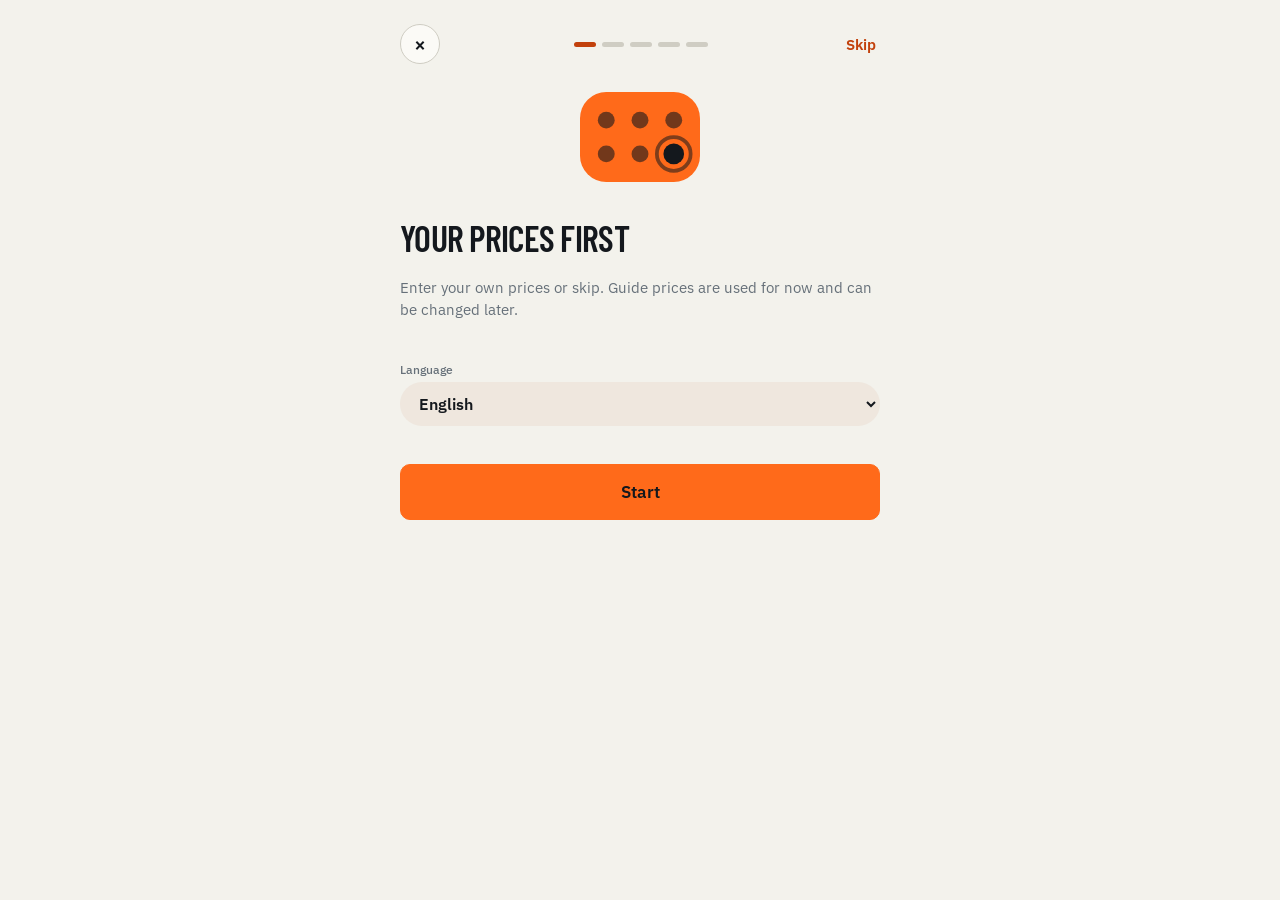
==== commit fad16435: "Work offline: service worker and self-hosted fonts" ====
--- a/index.html
+++ b/index.html
@@ -6,7 +6,7 @@
 <meta name="description" content="Sixtap: 6 taps and the price is ready. A phone-first estimator for kitchens, bathrooms and installation.">
 <meta name="theme-color" content="#f3f2ec">
 <title>Sixtap</title>
-<link rel="stylesheet" href="https://fonts.googleapis.com/css2?family=Barlow+Condensed:wght@500;600;700&family=IBM+Plex+Mono:wght@500;600&family=IBM+Plex+Sans:wght@400;500;600&family=Jost:wght@400;500;600&family=Space+Grotesk:wght@500;700&family=Manrope:wght@400;500;600;700&display=swap">
+<link rel="stylesheet" href="assets/fonts.css">
 <style>
 /* Layout idea: a phone app. Home with category tiles and a bottom bar whose centre button starts a one-question-per-screen flow (big cards, big buttons, price at the end). Detail screens sit behind each tile. Two looks via data-look (eng light, night dark); no brand marks of other apps. */
 
@@ -217,6 +217,11 @@
 :root[data-look="night"] .banner svg.deco { opacity: .12; }
 </style>
 
+<link rel="apple-touch-icon" href="assets/apple-touch-icon.png">
+<link rel="icon" type="image/png" href="assets/icon-192.png">
+<link rel="manifest" href="manifest.webmanifest">
+<meta name="apple-mobile-web-app-capable" content="yes">
+<meta name="apple-mobile-web-app-title" content="Sixtap">
 </head>
 <body>
 <div id="app">
@@ -1214,6 +1219,7 @@
     }, function () { db = null; setStatus(T('Сервер недоступен. Данные сохраняются только в этом браузере.')); });
   }, function () { db = null; });
 })();
+  if ('serviceWorker' in navigator) window.addEventListener('load', function () { navigator.serviceWorker.register('sw.js').catch(function () {}); });
 </script>
 </body>
 </html>
--- a/assets/fonts.css
+++ b/assets/fonts.css
@@ -0,0 +1,14 @@
+/* Barlow Condensed, IBM Plex Sans, IBM Plex Mono (SIL Open Font License), self-hosted so the app works offline */
+@font-face{font-family:'Barlow Condensed';font-style:normal;font-weight:500;font-display:swap;src:url(fonts/barlow-condensed-latin-500-normal.woff2) format('woff2');unicode-range:U+0000-00FF,U+0131,U+0152-0153,U+02BB-02BC,U+02C6,U+02DA,U+02DC,U+0304,U+0308,U+0329,U+2000-206F,U+20AC,U+2122,U+2191,U+2193,U+2212,U+2215,U+FEFF,U+FFFD;}
+@font-face{font-family:'Barlow Condensed';font-style:normal;font-weight:600;font-display:swap;src:url(fonts/barlow-condensed-latin-600-normal.woff2) format('woff2');unicode-range:U+0000-00FF,U+0131,U+0152-0153,U+02BB-02BC,U+02C6,U+02DA,U+02DC,U+0304,U+0308,U+0329,U+2000-206F,U+20AC,U+2122,U+2191,U+2193,U+2212,U+2215,U+FEFF,U+FFFD;}
+@font-face{font-family:'Barlow Condensed';font-style:normal;font-weight:700;font-display:swap;src:url(fonts/barlow-condensed-latin-700-normal.woff2) format('woff2');unicode-range:U+0000-00FF,U+0131,U+0152-0153,U+02BB-02BC,U+02C6,U+02DA,U+02DC,U+0304,U+0308,U+0329,U+2000-206F,U+20AC,U+2122,U+2191,U+2193,U+2212,U+2215,U+FEFF,U+FFFD;}
+@font-face{font-family:'IBM Plex Sans';font-style:normal;font-weight:400;font-display:swap;src:url(fonts/ibm-plex-sans-latin-400-normal.woff2) format('woff2');unicode-range:U+0000-00FF,U+0131,U+0152-0153,U+02BB-02BC,U+02C6,U+02DA,U+02DC,U+0304,U+0308,U+0329,U+2000-206F,U+20AC,U+2122,U+2191,U+2193,U+2212,U+2215,U+FEFF,U+FFFD;}
+@font-face{font-family:'IBM Plex Sans';font-style:normal;font-weight:400;font-display:swap;src:url(fonts/ibm-plex-sans-cyrillic-400-normal.woff2) format('woff2');unicode-range:U+0301,U+0400-045F,U+0490-0491,U+04B0-04B1,U+2116;}
+@font-face{font-family:'IBM Plex Sans';font-style:normal;font-weight:500;font-display:swap;src:url(fonts/ibm-plex-sans-latin-500-normal.woff2) format('woff2');unicode-range:U+0000-00FF,U+0131,U+0152-0153,U+02BB-02BC,U+02C6,U+02DA,U+02DC,U+0304,U+0308,U+0329,U+2000-206F,U+20AC,U+2122,U+2191,U+2193,U+2212,U+2215,U+FEFF,U+FFFD;}
+@font-face{font-family:'IBM Plex Sans';font-style:normal;font-weight:500;font-display:swap;src:url(fonts/ibm-plex-sans-cyrillic-500-normal.woff2) format('woff2');unicode-range:U+0301,U+0400-045F,U+0490-0491,U+04B0-04B1,U+2116;}
+@font-face{font-family:'IBM Plex Sans';font-style:normal;font-weight:600;font-display:swap;src:url(fonts/ibm-plex-sans-latin-600-normal.woff2) format('woff2');unicode-range:U+0000-00FF,U+0131,U+0152-0153,U+02BB-02BC,U+02C6,U+02DA,U+02DC,U+0304,U+0308,U+0329,U+2000-206F,U+20AC,U+2122,U+2191,U+2193,U+2212,U+2215,U+FEFF,U+FFFD;}
+@font-face{font-family:'IBM Plex Sans';font-style:normal;font-weight:600;font-display:swap;src:url(fonts/ibm-plex-sans-cyrillic-600-normal.woff2) format('woff2');unicode-range:U+0301,U+0400-045F,U+0490-0491,U+04B0-04B1,U+2116;}
+@font-face{font-family:'IBM Plex Mono';font-style:normal;font-weight:500;font-display:swap;src:url(fonts/ibm-plex-mono-latin-500-normal.woff2) format('woff2');unicode-range:U+0000-00FF,U+0131,U+0152-0153,U+02BB-02BC,U+02C6,U+02DA,U+02DC,U+0304,U+0308,U+0329,U+2000-206F,U+20AC,U+2122,U+2191,U+2193,U+2212,U+2215,U+FEFF,U+FFFD;}
+@font-face{font-family:'IBM Plex Mono';font-style:normal;font-weight:500;font-display:swap;src:url(fonts/ibm-plex-mono-cyrillic-500-normal.woff2) format('woff2');unicode-range:U+0301,U+0400-045F,U+0490-0491,U+04B0-04B1,U+2116;}
+@font-face{font-family:'IBM Plex Mono';font-style:normal;font-weight:600;font-display:swap;src:url(fonts/ibm-plex-mono-latin-600-normal.woff2) format('woff2');unicode-range:U+0000-00FF,U+0131,U+0152-0153,U+02BB-02BC,U+02C6,U+02DA,U+02DC,U+0304,U+0308,U+0329,U+2000-206F,U+20AC,U+2122,U+2191,U+2193,U+2212,U+2215,U+FEFF,U+FFFD;}
+@font-face{font-family:'IBM Plex Mono';font-style:normal;font-weight:600;font-display:swap;src:url(fonts/ibm-plex-mono-cyrillic-600-normal.woff2) format('woff2');unicode-range:U+0301,U+0400-045F,U+0490-0491,U+04B0-04B1,U+2116;}
